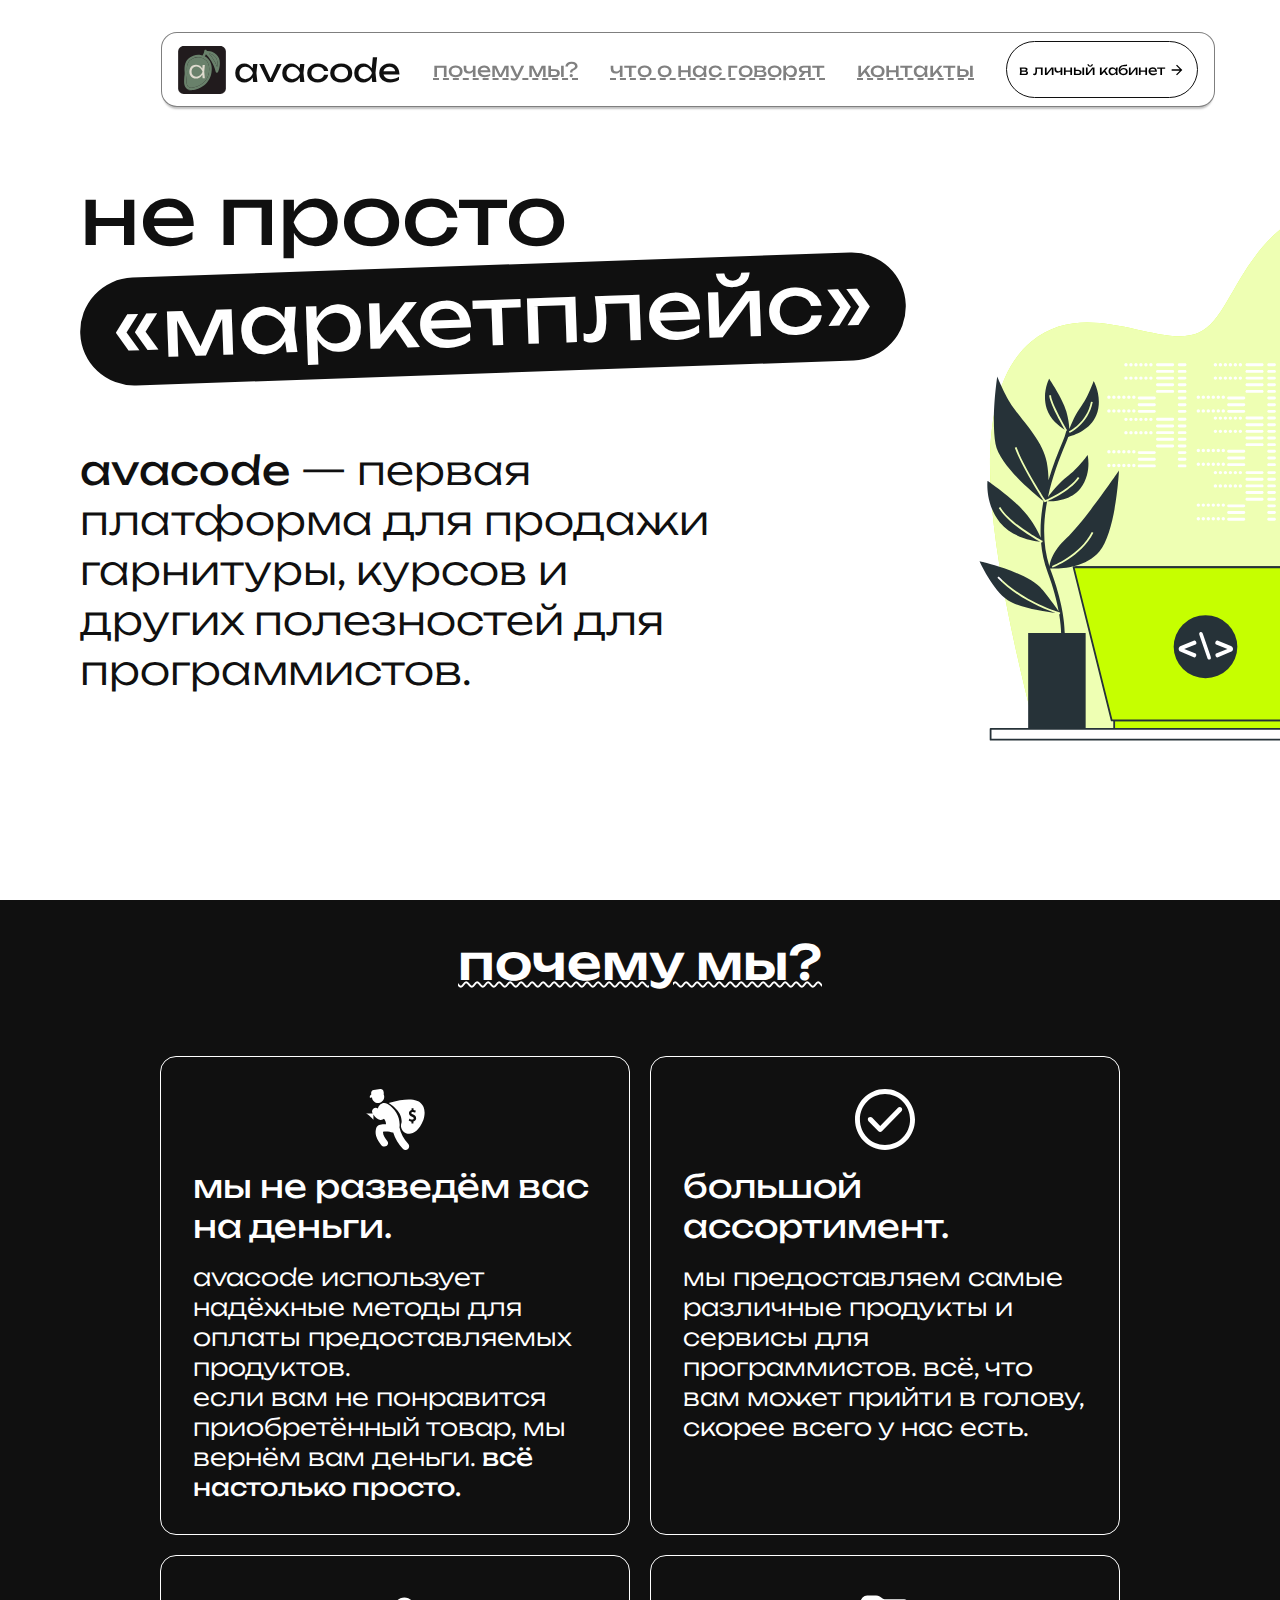
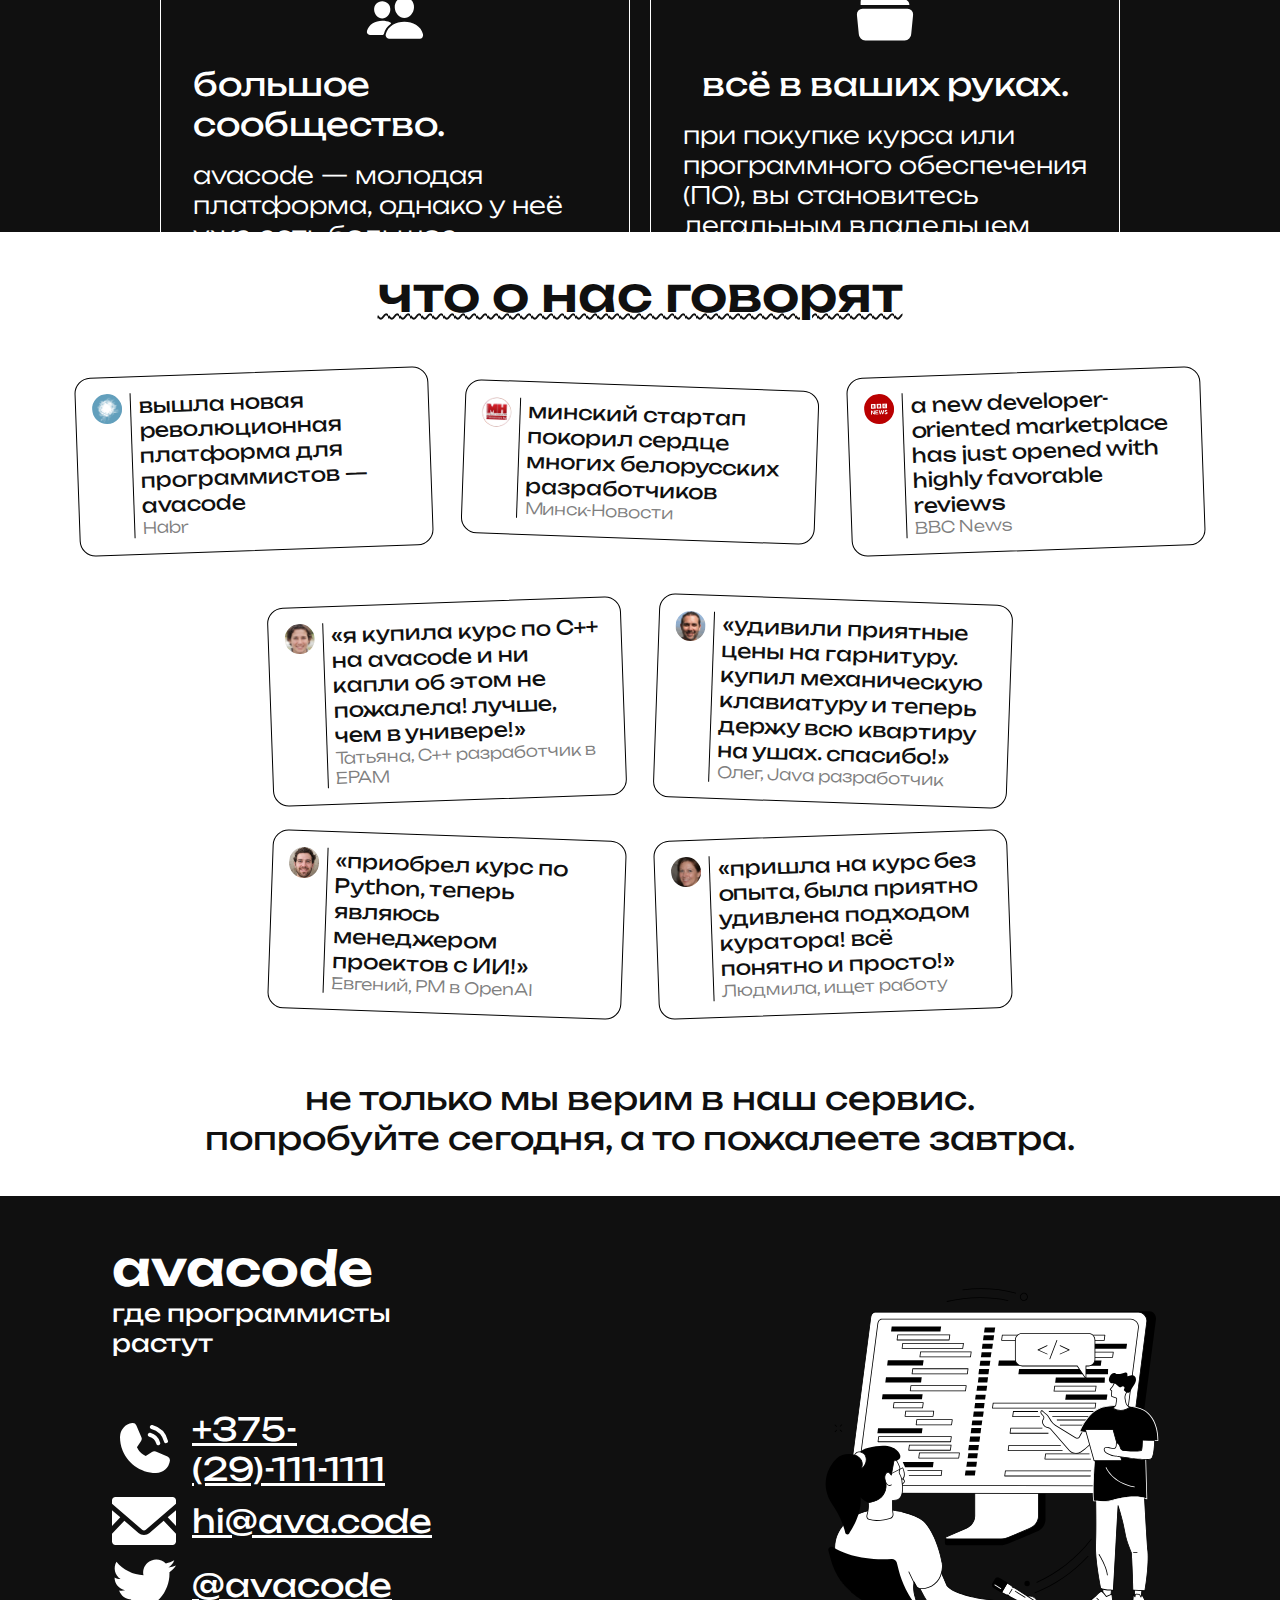
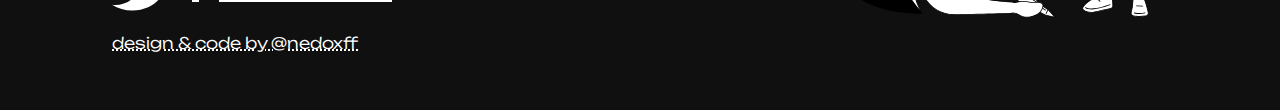
==== misc/internship/index.html @ 516e12b1 "finish prototype" ====
<!DOCTYPE html>
<html>

<head>
    <link rel="preconnect" href="https://fonts.googleapis.com">
    <link rel="preconnect" href="https://fonts.gstatic.com" crossorigin>
    <link href="https://fonts.googleapis.com/css2?family=Unbounded:wght@200..900&display=swap" rel="stylesheet">

    <link rel="stylesheet" href="css/misc.css">
    <link rel="stylesheet" href="css/navbar.css">
    <link rel="stylesheet" href="css/title.css">
    <link rel="stylesheet" href="css/why-us.css">
    <link rel="stylesheet" href="css/reviews.css">
    <link rel="stylesheet" href="css/contact.css">

    <link rel="icon" href="img/logo.svg">
    <title>avacode</title>
    <style>
        :root {
            font-family: Unbounded, sans-serif;
            font-feature-settings: 'liga' 1, 'calt' 1;
            /* fix for Chrome */
        }

        @supports (font-variation-settings: normal) {
            :root {
                font-family: Unbounded, sans-serif;
            }
        }
    </style>
</head>

<body>
    <nav id="navbar">
        <div id="name-container">
            <img src="img/logo.svg" width="48" />
            <a href="#title" style="text-decoration: none;">
                <h1 id="company-title">avacode</h1>
            </a>
        </div>
        <ul id="links-container">
            <li><a href="#why-us">почему мы?</a></li>
            <li><a href="#reviews">что о нас говорят</a></li>
            <li><a href="#contact">контакты</a></li>
        </ul>
        <button onclick="alert('мяууу :3')" id="personal-button">
            в личный кабинет
            <img src="img/arrow-forward.svg" width="16">
        </button>
    </nav>

    <div id="section-container">
        <div id="title">
            <div id="slogan-container">
                <p id="slogan">не просто<br /><span id="slogan-highlighted">&laquo;маркетплейс&raquo;</span></p>
                <p id="slogan-sub"><b>avacode</b> &mdash; первая платформа для продажи гарнитуры, курсов и других
                    полезностей для программистов.</p>
            </div>
            <img src="img/serious.svg" id="slogan-developer" />
        </div>

        <div id="why-us">
            <p id="why-us-title">почему мы?</p>
            <div id="why-us-grid">
                <div>
                    <img src="img/thief.svg" style="width: 15%">
                    <p class="reason-title">мы не разведём вас на деньги.</p>
                    <p class="reason-text">avacode использует надёжные методы для оплаты предоставляемых
                        продуктов.<br />если вам не понравится приобретённый товар, мы вернём вам деньги. <b>всё
                            настолько просто.</b></p>
                </div>
                <div>
                    <img src="img/checkmark.svg" style="width: 15%">
                    <p class="reason-title">большой ассортимент.</p>
                    <p class="reason-text">мы предоставляем самые различные продукты и сервисы для программистов. всё,
                        что вам может прийти в голову, скорее всего у нас есть.</p>
                </div>
                <div>
                    <img src="img/people.svg" style="width: 15%">
                    <p class="reason-title">большое сообщество.</p>
                    <p class="reason-text">avacode &mdash; молодая платформа, однако у неё уже есть большое сообщество,
                        к которому вы сможете обратиться по любому вопросу или предложению.</p>
                </div>
                <div>
                    <img src="img/folder.svg" style="width: 15%">
                    <p class="reason-title">всё в ваших руках.</p>
                    <p class="reason-text">при покупке курса или программного обеспечения (ПО), вы становитесь легальным
                        владельцем этого товара. мы у вас ничего не отберём.</p>
                </div>
            </div>
        </div>

        <div id="reviews">
            <p id="reviews-title">что о нас говорят</p>
            <div id="news-container">
                <div class="card">
                    <div class="card-icon">
                        <img src="img/news/habr.jpg" />
                    </div>
                    <div class="card-title">
                        <p>вышла новая революционная платформа для программистов &mdash; avacode</p>
                    </div>
                    <div class="card-agency">
                        <p>Habr</p>
                    </div>
                </div>
                <div class="card">
                    <div class="card-icon">
                        <img src="img/news/minsknews.jpg" />
                    </div>
                    <div class="card-title">
                        <p>минский стартап покорил сердце многих белорусских разработчиков</p>
                    </div>
                    <div class="card-agency">
                        <p>Минск-Новости</p>
                    </div>
                </div>
                <div class="card">
                    <div class="card-icon">
                        <img src="img/news/bbc.jpg" />
                    </div>
                    <div class="card-title">
                        <p>a new developer-oriented marketplace has just opened with highly favorable reviews</p>
                    </div>
                    <div class="card-agency">
                        <p>BBC News</p>
                    </div>
                </div>
            </div>
            <div id="personal-reviews-container">
                <div class="card">
                    <div class="card-icon">
                        <img src="img/people/1.jpg" />
                    </div>
                    <div class="card-title">
                        <p>&laquo;я купила курс по C++ на avacode и ни капли об этом не пожалела! лучше, чем в
                            универе!&raquo;</p>
                    </div>
                    <div class="card-agency">
                        <p>Татьяна, C++ разработчик в EPAM</p>
                    </div>
                </div>
                <div class="card">
                    <div class="card-icon">
                        <img src="img/people/3.jpg" />
                    </div>
                    <div class="card-title">
                        <p>&laquo;удивили приятные цены на гарнитуру. купил механическую клавиатуру и теперь держу всю
                            квартиру на ушах. спасибо!&raquo;</p>
                    </div>
                    <div class="card-agency">
                        <p>Олег, Java разработчик</p>
                    </div>
                </div>
                <div class="card">
                    <div class="card-icon">
                        <img src="img/people/4.jpg" />
                    </div>
                    <div class="card-title">
                        <p>&laquo;приобрел курс по Python, теперь являюсь менеджером проектов с ИИ!&raquo;</p>
                    </div>
                    <div class="card-agency">
                        <p>Евгений, PM в OpenAI</p>
                    </div>
                </div>
                <div class="card">
                    <div class="card-icon">
                        <img src="img/people/2.jpg" />
                    </div>
                    <div class="card-title">
                        <p>&laquo;пришла на курс без опыта, была приятно удивлена подходом куратора! всё понятно и
                            просто!&raquo;</p>
                    </div>
                    <div class="card-agency">
                        <p>Людмила, ищет работу</p>
                    </div>
                </div>
            </div>

            <div id="reviews-sub">
                <p>не только мы верим в наш сервис.<br />попробуйте сегодня, а то пожалеете завтра.</p>
            </div>
        </div>

        <div id="contact">
            <div id="contact-info-container">
                <div>
                    <p id="contact-company">avacode</p>
                    <p id="contact-company-memo">где программисты растут</p>
                </div>
                <div id="contact-list-container">
                    <div class="inline-container">
                        <img src="img/phone.svg" width="64" />
                        <a href="tel:375291111111" class="contact-text">
                            <p>+375-(29)-111-1111</p>
                        </a>
                    </div>
                    <div class="inline-container">
                        <img src="img/mail.svg" width="64" />
                        <a href="mailto:hi@ava.code" class="contact-text">
                            <p>hi@ava.code</p>
                        </a>
                    </div>
                    <div class="inline-container">
                        <img src="img/twitter.svg" width="64" />
                        <a href="https://twitter.com/avacode" class="contact-text">
                            <p>@avacode</p>
                        </a>
                    </div>
                    <a id="credit" href="https://github.com/nedoxff">
                        <p>design & code by @nedoxff</p>
                    </a>
                </div>
            </div>
            <img src="img/explaining.svg" id="contact-image">
        </div>
    </div>
</body>

</html>
---- misc/internship/css/misc.css ----
html {
    scroll-behavior: smooth;
}

body {
    margin: 0;
    padding: 0;
    overflow-x: hidden;
    color: #101010;
}

#section-container {
    display: flex;
    flex-direction: column;
}

a {
    color: inherit;
}
---- misc/internship/css/navbar.css ----
#navbar {
    display: flex;
    flex-direction: row;
    gap: 2rem;
    
    position: fixed;
    top: 1rem;
    left: 50%;
    transform: translateX(-50%);

    width: max-content;
    margin: 3rem;
    margin-top: 1rem;
    padding: 1rem;
    padding-top: 0.5rem;
    padding-bottom: 0.5rem;

    box-shadow: 0 4px 2px -2px rgba(0, 0, 0, 0.25);
    border-radius: 16px;
    border: rgba(0, 0, 0, 0.5) 1px solid;
    background-color: white;
    z-index: 10;
}

#name-container {
    display: flex;
    flex-direction: row;
    align-items: center;
    gap: 0.5rem;
}

#company-title {
    margin: 0;
    font-weight: 400;
    font-size: 2rem;
}

#links-container {
    display: flex;
    flex-direction: row;
    gap: 2rem;
    justify-content: center;
    align-items: center;
    list-style: none;
    padding-left: 0;
}

#links-container a {
    font-size: 1.25rem;
    color: grey;
    text-decoration-style: dashed;
}

#links-container a:hover {
    color: #101010;
}

#personal-button {
    background: transparent;
    border: 1px solid #101010;
    border-radius: 9999px;
    padding-left: 0.75rem;
    padding-right: 0.75rem;

    font-family: "Unbounded";
    cursor: pointer;

    display: flex;
    justify-content: center;
    align-items: center;
    gap: 0.25rem;
}

#personal-button:hover {
    color: white;
    background-color: #101010;
}

#personal-button:hover img {
    filter: invert()
}
---- misc/internship/css/title.css ----
#title {
    height: 100vh;
    display: flex;
    flex-direction: row;
    justify-content: start;
    align-items: center;
    padding-left: 5rem;
    padding-right: 5rem;
}

#slogan {
    font-size: 5rem;
    margin: 0;
}

#slogan-highlighted {
    display: flex;
    justify-content: center;
    align-items: center;

    background-color: #101010;
    color: white;

    padding-left: 2rem;
    padding-right: 2rem;
    padding-bottom: 0.5rem;
    border-radius: 9999px;

    transform: rotateZ(-2deg)
}

#slogan-developer {
    width: 100%;
    height: 100%;
    transform: scaleX(-1)
}

#slogan-container {
    display: flex;
    flex-direction: column;
    gap: 2rem;
}

#slogan-sub {
    font-weight: 300;
    font-size: 2.5rem;
    max-width: 50vw;
}
---- misc/internship/css/why-us.css ----
#why-us {
    height: 100dvh;
    background-color: #101010;  
    display: flex;
    flex-direction: column;
    align-items: center; 
    padding-top: 2rem;
    gap: 2rem;
}

#why-us-title {
    font-size: 3rem;
    font-weight: 500;
    text-decoration: wavy underline white 2px;
    color: white;
    margin: 0;
}

#why-us-grid {
    padding: 1rem;
    margin: 1rem;
    display: grid;
    width: 75%;
    height: 100%;
    grid-template-columns: 1fr 1fr;
    grid-template-rows: min-content min-content;
    gap: 20px;
}

#why-us-grid div {
    border: 1px white solid;
    border-radius: 16px;
    display: flex;
    flex-direction: column;
    gap: 1rem;
    padding: 2rem;
    align-items: center;

    transition-property: all;
    transition-timing-function: cubic-bezier(0.4, 0, 0.2, 1);
    transition-duration: 150ms;
}

#why-us-grid div:hover {
    transform: scale(102.5%)
}

.reason-title {
    margin: 0;
    color: white;
    font-size: 2rem;
}

.reason-text {
    margin: 0;
    color: white;
    font-size: 1.5rem;
    font-weight: 300;
}
---- misc/internship/css/reviews.css ----
#reviews {
    height: 100dvh;
    background-color: white;
    display: flex;
    flex-direction: column;
    align-items: center;
    padding-top: 2rem;
    padding-bottom: 2rem;
    gap: 2rem;
}

#reviews-title {
    font-size: 3rem;
    font-weight: 500;
    text-decoration: wavy underline #101010 2px;
    color: #101010;
    margin: 0;
}

#news-container {
    margin-top: 1rem;
    display: flex;
    flex-direction: row;
    justify-content: center;
    align-items: center;
    gap: 2rem;
}

#news-container .card, #personal-reviews-container .card {
    transition-property: all;
    transition-timing-function: cubic-bezier(0.4, 0, 0.2, 1);
    transition-duration: 150ms;
}

#news-container .card:nth-child(1), #news-container .card:nth-child(3) {
    transform: rotate(-2deg)
}

#news-container .card:nth-child(2) {
    transform: rotate(2deg)
}

#news-container .card:hover {
    transform: scale(102.5%)
}

.card {
    border: 1px solid black;
    border-radius: 16px;
    padding: 1rem;

    display: grid;
    grid-template-columns: 0.2fr 1.8fr;
    grid-template-rows: 1.8fr 0.2fr;
    gap: 0 1rem;
    grid-auto-flow: row;
    grid-template-areas:
        "icon title"
        "icon agency";

    max-width: 25vw;
}

.card-icon {
    grid-area: icon;
    height: 100%;
    width: 100%;
    border-right: 1px solid black;
    padding-right: 0.45rem;
}

.card-icon img {
    width: 100%;
    border-radius: 9999px;
}

.card-title {
    grid-area: title;
}

.card-title p {
    margin: 0;
    font-size: 1.25rem;
}

.card-agency {
    grid-area: agency;
}

.card-agency p {
    margin: 0;
    font-size: 1rem;
    color: grey;
    font-weight: 300;
}

#personal-reviews-container {
    margin-top: 1rem;
    display: flex;
    flex-direction: row;
    justify-content: center;
    flex-wrap: wrap;
    align-items: center;
    gap: 2rem;
    max-width: 60vw;
}

#personal-reviews-container .card:nth-child(1), #personal-reviews-container .card:nth-child(4)  {
    transform: rotate(-2deg)
}

#personal-reviews-container .card:nth-child(2), #personal-reviews-container .card:nth-child(3) {
    transform: rotate(2deg)
}

#personal-reviews-container .card:hover {
    transform: scale(102.5%)
}

#reviews-sub {
    margin: 0;
    flex-grow: 1;
    font-size: 2rem;
    text-align: center;
    display: flex;
    align-items: center;
}
---- misc/internship/css/contact.css ----
#contact {
    padding: 2rem;
    width: 100dvw;
    background-color: #101010;

    display: flex;
    flex-direction: row;
    justify-content: space-between;
    max-height: 50vh;
}

#contact-list-container {
    display: flex;
    flex-direction: column;
}

#contact-info-container {
    margin-left: 5rem;
    display: flex;
    flex-direction: column;
    justify-content: space-around;
    gap: 2rem;
}

#contact-company {
    margin: 0;
    color: white;
    font-size: 3rem;
    font-weight: 600;
}

#contact-company-memo {
    margin: 0;
    color: white;
    font-size: 1.5rem;
}

#contact-image {
    margin-right: 10rem;
}

.inline-container {
    display: inline-flex;
    flex-direction: row;
    align-items: center;
    gap: 1rem;
}

.contact-text {
    color: white;
    font-size: 2rem;
    margin: 0;
}

.contact-text p {
    margin: 0;
}

#credit {
    color: white;
    text-decoration: white 2px dotted underline;
    font-weight: 300;
}
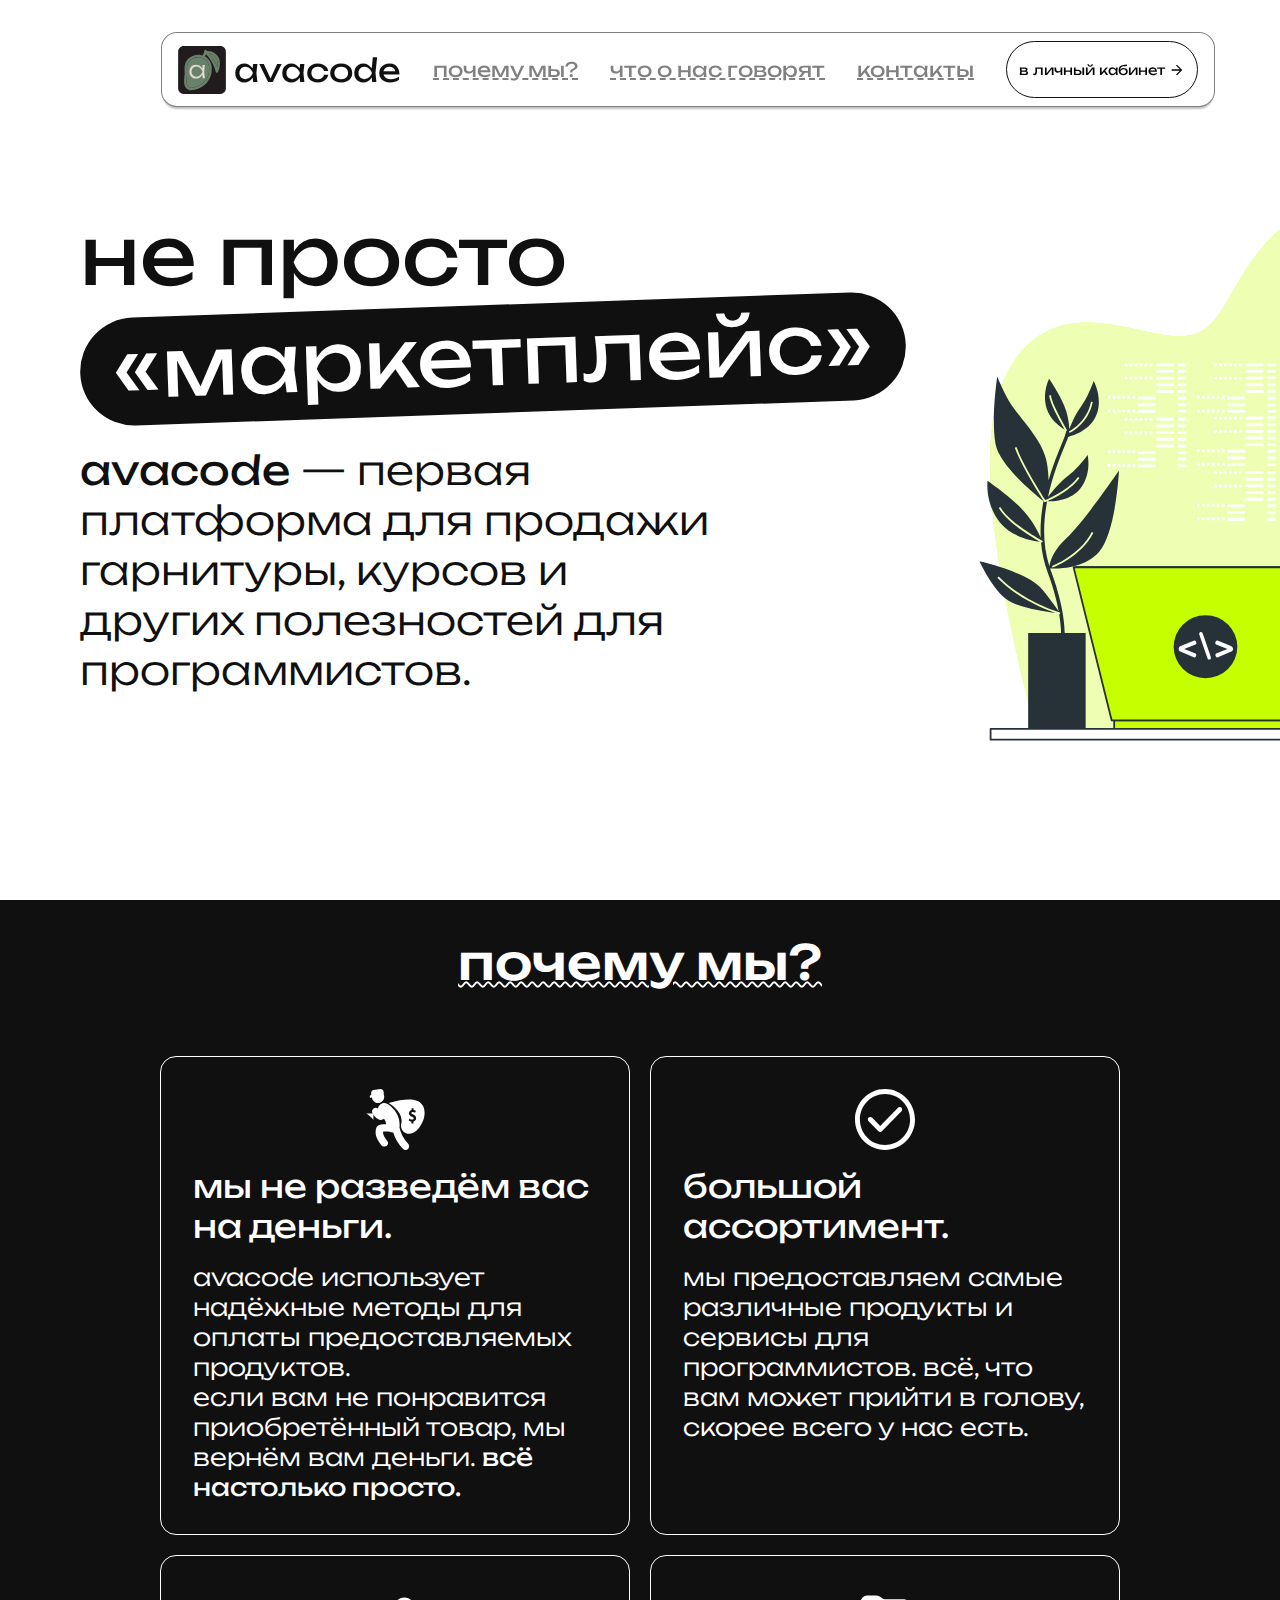
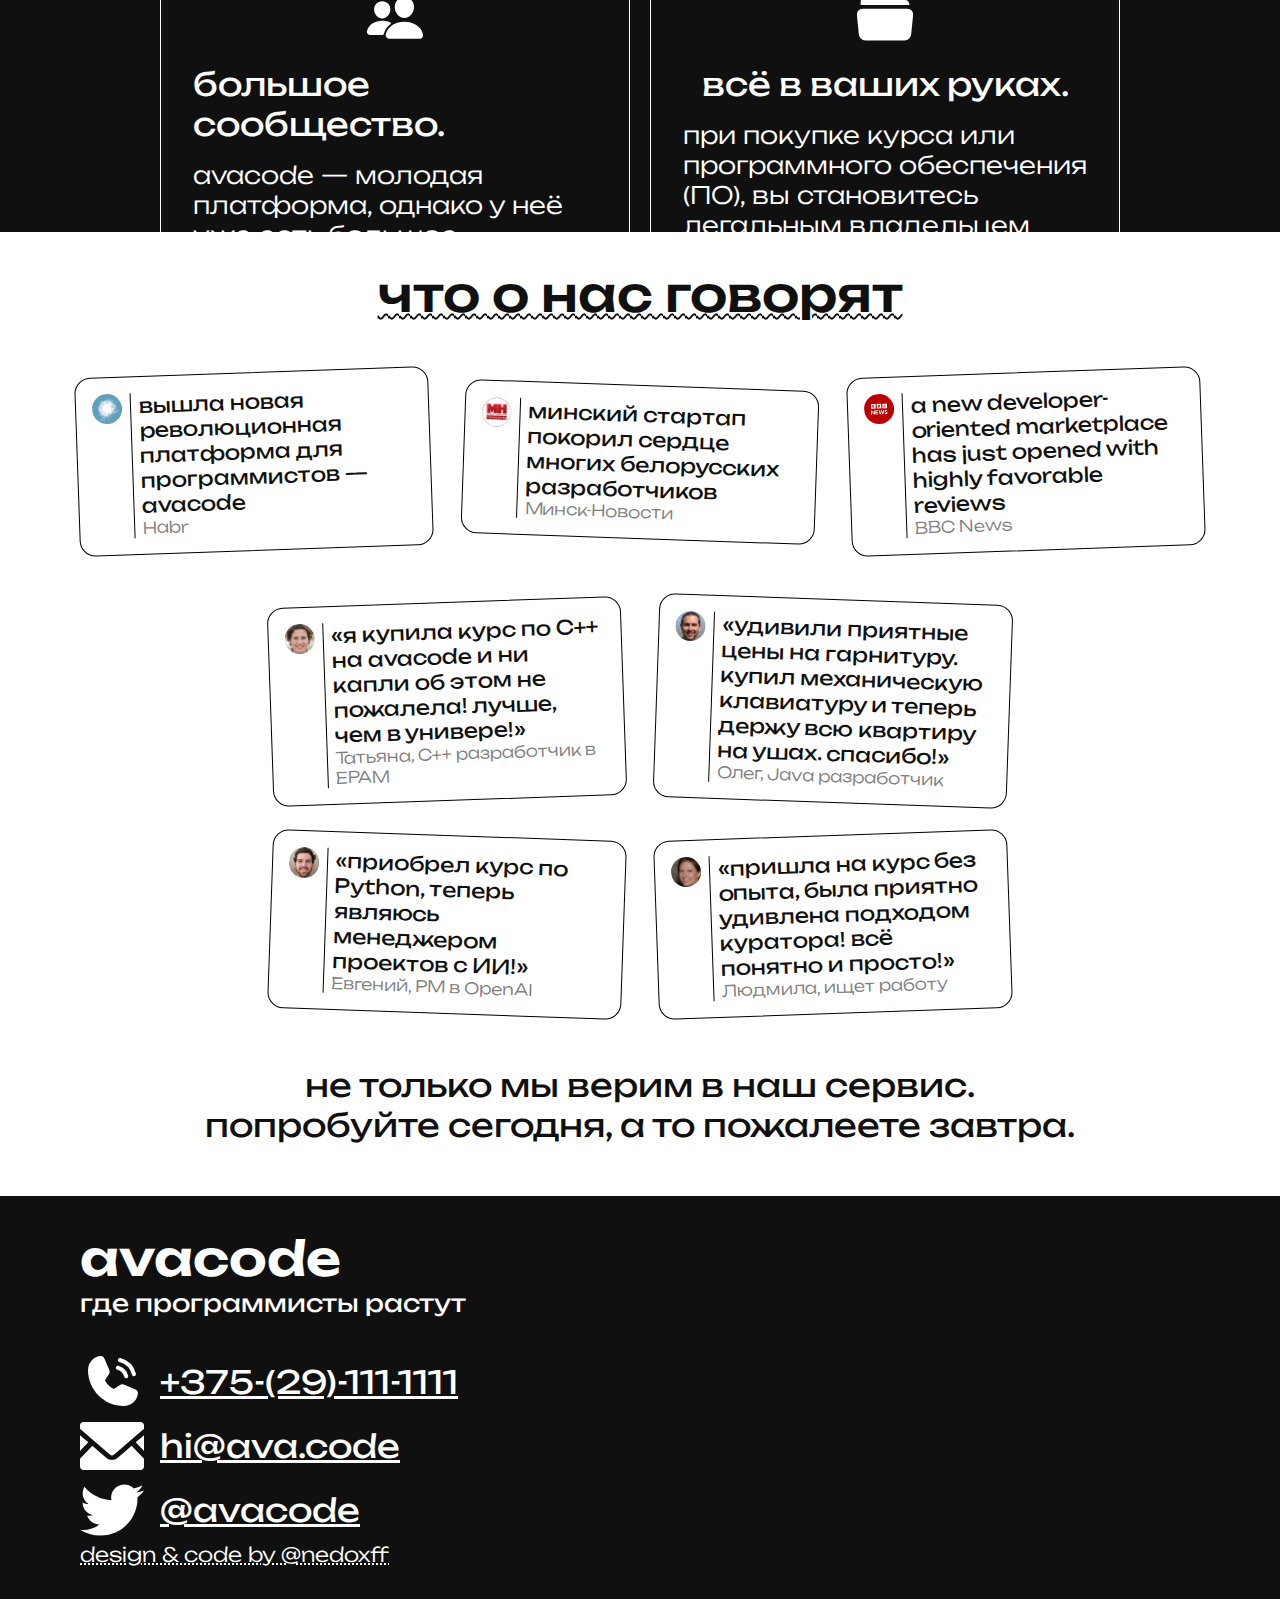
==== commit 23defbf7: "improve css" ====
--- a/misc/internship/index.html
+++ b/misc/internship/index.html
@@ -6,6 +6,7 @@
     <link rel="preconnect" href="https://fonts.gstatic.com" crossorigin>
     <link href="https://fonts.googleapis.com/css2?family=Unbounded:wght@200..900&display=swap" rel="stylesheet">
 
+    <link rel="stylesheet" href="css/colors.css">
     <link rel="stylesheet" href="css/misc.css">
     <link rel="stylesheet" href="css/navbar.css">
     <link rel="stylesheet" href="css/title.css">
@@ -32,18 +33,18 @@
 
 <body>
     <nav id="navbar">
-        <div id="name-container">
+        <div>
             <img src="img/logo.svg" width="48" />
             <a href="#title" style="text-decoration: none;">
                 <h1 id="company-title">avacode</h1>
             </a>
         </div>
-        <ul id="links-container">
+        <ul>
             <li><a href="#why-us">почему мы?</a></li>
             <li><a href="#reviews">что о нас говорят</a></li>
             <li><a href="#contact">контакты</a></li>
         </ul>
-        <button onclick="alert('мяууу :3')" id="personal-button">
+        <button onclick="alert('мяууу :3')">
             в личный кабинет
             <img src="img/arrow-forward.svg" width="16">
         </button>
@@ -51,40 +52,40 @@
 
     <div id="section-container">
         <div id="title">
-            <div id="slogan-container">
-                <p id="slogan">не просто<br /><span id="slogan-highlighted">&laquo;маркетплейс&raquo;</span></p>
+            <div>
+                <p id="slogan">не просто<br /><span>&laquo;маркетплейс&raquo;</span></p>
                 <p id="slogan-sub"><b>avacode</b> &mdash; первая платформа для продажи гарнитуры, курсов и других
                     полезностей для программистов.</p>
             </div>
-            <img src="img/serious.svg" id="slogan-developer" />
+            <img src="img/serious.svg"/>
         </div>
 
         <div id="why-us">
-            <p id="why-us-title">почему мы?</p>
-            <div id="why-us-grid">
-                <div>
-                    <img src="img/thief.svg" style="width: 15%">
-                    <p class="reason-title">мы не разведём вас на деньги.</p>
-                    <p class="reason-text">avacode использует надёжные методы для оплаты предоставляемых
+            <p>почему мы?</p>
+            <div>
+                <div>
+                    <img src="img/thief.svg">
+                    <p>мы не разведём вас на деньги.</p>
+                    <p>avacode использует надёжные методы для оплаты предоставляемых
                         продуктов.<br />если вам не понравится приобретённый товар, мы вернём вам деньги. <b>всё
                             настолько просто.</b></p>
                 </div>
                 <div>
-                    <img src="img/checkmark.svg" style="width: 15%">
-                    <p class="reason-title">большой ассортимент.</p>
-                    <p class="reason-text">мы предоставляем самые различные продукты и сервисы для программистов. всё,
+                    <img src="img/checkmark.svg">
+                    <p>большой ассортимент.</p>
+                    <p>мы предоставляем самые различные продукты и сервисы для программистов. всё,
                         что вам может прийти в голову, скорее всего у нас есть.</p>
                 </div>
                 <div>
-                    <img src="img/people.svg" style="width: 15%">
-                    <p class="reason-title">большое сообщество.</p>
-                    <p class="reason-text">avacode &mdash; молодая платформа, однако у неё уже есть большое сообщество,
+                    <img src="img/people.svg">
+                    <p>большое сообщество.</p>
+                    <p>avacode &mdash; молодая платформа, однако у неё уже есть большое сообщество,
                         к которому вы сможете обратиться по любому вопросу или предложению.</p>
                 </div>
                 <div>
-                    <img src="img/folder.svg" style="width: 15%">
-                    <p class="reason-title">всё в ваших руках.</p>
-                    <p class="reason-text">при покупке курса или программного обеспечения (ПО), вы становитесь легальным
+                    <img src="img/folder.svg">
+                    <p>всё в ваших руках.</p>
+                    <p>при покупке курса или программного обеспечения (ПО), вы становитесь легальным
                         владельцем этого товара. мы у вас ничего не отберём.</p>
                 </div>
             </div>
@@ -94,84 +95,84 @@
             <p id="reviews-title">что о нас говорят</p>
             <div id="news-container">
                 <div class="card">
-                    <div class="card-icon">
+                    <div>
                         <img src="img/news/habr.jpg" />
                     </div>
-                    <div class="card-title">
+                    <div>
                         <p>вышла новая революционная платформа для программистов &mdash; avacode</p>
                     </div>
-                    <div class="card-agency">
+                    <div>
                         <p>Habr</p>
                     </div>
                 </div>
                 <div class="card">
-                    <div class="card-icon">
+                    <div>
                         <img src="img/news/minsknews.jpg" />
                     </div>
-                    <div class="card-title">
+                    <div>
                         <p>минский стартап покорил сердце многих белорусских разработчиков</p>
                     </div>
-                    <div class="card-agency">
+                    <div>
                         <p>Минск-Новости</p>
                     </div>
                 </div>
                 <div class="card">
-                    <div class="card-icon">
+                    <div>
                         <img src="img/news/bbc.jpg" />
                     </div>
-                    <div class="card-title">
+                    <div>
                         <p>a new developer-oriented marketplace has just opened with highly favorable reviews</p>
                     </div>
-                    <div class="card-agency">
+                    <div>
                         <p>BBC News</p>
                     </div>
                 </div>
             </div>
             <div id="personal-reviews-container">
                 <div class="card">
-                    <div class="card-icon">
+                    <div>
                         <img src="img/people/1.jpg" />
                     </div>
-                    <div class="card-title">
+                    <div>
                         <p>&laquo;я купила курс по C++ на avacode и ни капли об этом не пожалела! лучше, чем в
                             универе!&raquo;</p>
                     </div>
-                    <div class="card-agency">
+                    <div>
                         <p>Татьяна, C++ разработчик в EPAM</p>
                     </div>
                 </div>
                 <div class="card">
-                    <div class="card-icon">
+                    <div>
                         <img src="img/people/3.jpg" />
                     </div>
-                    <div class="card-title">
+                    <div>
                         <p>&laquo;удивили приятные цены на гарнитуру. купил механическую клавиатуру и теперь держу всю
                             квартиру на ушах. спасибо!&raquo;</p>
                     </div>
-                    <div class="card-agency">
+                    <div>
                         <p>Олег, Java разработчик</p>
                     </div>
                 </div>
                 <div class="card">
-                    <div class="card-icon">
+                    <div>
                         <img src="img/people/4.jpg" />
                     </div>
-                    <div class="card-title">
+                    <div>
                         <p>&laquo;приобрел курс по Python, теперь являюсь менеджером проектов с ИИ!&raquo;</p>
                     </div>
-                    <div class="card-agency">
+                    <div>
                         <p>Евгений, PM в OpenAI</p>
                     </div>
                 </div>
                 <div class="card">
-                    <div class="card-icon">
+                    <div>
                         <img src="img/people/2.jpg" />
                     </div>
-                    <div class="card-title">
+                    <div>
                         <p>&laquo;пришла на курс без опыта, была приятно удивлена подходом куратора! всё понятно и
                             просто!&raquo;</p>
                     </div>
-                    <div class="card-agency">
+                    <div>
                         <p>Людмила, ищет работу</p>
                     </div>
                 </div>
@@ -184,26 +185,26 @@
 
         <div id="contact">
             <div id="contact-info-container">
-                <div>
+                <div id="memo-container">
                     <p id="contact-company">avacode</p>
                     <p id="contact-company-memo">где программисты растут</p>
                 </div>
                 <div id="contact-list-container">
-                    <div class="inline-container">
+                    <div>
                         <img src="img/phone.svg" width="64" />
-                        <a href="tel:375291111111" class="contact-text">
+                        <a href="tel:375291111111">
                             <p>+375-(29)-111-1111</p>
                         </a>
                     </div>
-                    <div class="inline-container">
+                    <div>
                         <img src="img/mail.svg" width="64" />
-                        <a href="mailto:hi@ava.code" class="contact-text">
+                        <a href="mailto:hi@ava.code">
                             <p>hi@ava.code</p>
                         </a>
                     </div>
-                    <div class="inline-container">
+                    <div>
                         <img src="img/twitter.svg" width="64" />
-                        <a href="https://twitter.com/avacode" class="contact-text">
+                        <a href="https://twitter.com/avacode">
                             <p>@avacode</p>
                         </a>
                     </div>
@@ -212,7 +213,6 @@
                     </a>
                 </div>
             </div>
-            <img src="img/explaining.svg" id="contact-image">
         </div>
     </div>
 </body>
--- a/misc/internship/css/colors.css
+++ b/misc/internship/css/colors.css
@@ -0,0 +1,4 @@
+:root {
+    --dark: #101010;
+    --light: white;
+}--- a/misc/internship/css/misc.css
+++ b/misc/internship/css/misc.css
@@ -1,12 +1,12 @@
 html {
     scroll-behavior: smooth;
+    overflow-x: hidden;
 }
 
 body {
     margin: 0;
     padding: 0;
-    overflow-x: hidden;
-    color: #101010;
+    color: var(--dark);
 }
 
 #section-container {
@@ -16,4 +16,8 @@
 
 a {
     color: inherit;
+}
+
+p, h1 {
+    margin: 0;
 }--- a/misc/internship/css/navbar.css
+++ b/misc/internship/css/navbar.css
@@ -18,64 +18,67 @@
     box-shadow: 0 4px 2px -2px rgba(0, 0, 0, 0.25);
     border-radius: 16px;
     border: rgba(0, 0, 0, 0.5) 1px solid;
-    background-color: white;
+    background-color: var(--light);
     z-index: 10;
-}
 
-#name-container {
-    display: flex;
-    flex-direction: row;
-    align-items: center;
-    gap: 0.5rem;
-}
+    > div {
+        display: flex;
+        flex-direction: row;
+        align-items: center;
+        gap: 0.5rem;
 
-#company-title {
-    margin: 0;
-    font-weight: 400;
-    font-size: 2rem;
-}
+        h1 {
+            font-weight: 400;
+            font-size: 2rem;
+        }
 
-#links-container {
-    display: flex;
-    flex-direction: row;
-    gap: 2rem;
-    justify-content: center;
-    align-items: center;
-    list-style: none;
-    padding-left: 0;
-}
+        a {
+            text-decoration: none;
+        }
+    }
 
-#links-container a {
-    font-size: 1.25rem;
-    color: grey;
-    text-decoration-style: dashed;
-}
+    > ul {
+        display: flex;
+        flex-direction: row;
+        gap: 2rem;
+        justify-content: center;
+        align-items: center;
+        list-style: none;
+        padding-left: 0;
 
-#links-container a:hover {
-    color: #101010;
-}
+        a {
+            font-size: 1.25rem;
+            color: grey;
+            text-decoration-style: dashed;
 
-#personal-button {
-    background: transparent;
-    border: 1px solid #101010;
-    border-radius: 9999px;
-    padding-left: 0.75rem;
-    padding-right: 0.75rem;
+            &:hover {
+                color: var(--dark)
+            }
+        }
+    }
 
-    font-family: "Unbounded";
-    cursor: pointer;
+    > button {
+        background: transparent;
+        border: 1px solid var(--dark);
+        border-radius: 9999px;
+        padding-left: 0.75rem;
+        padding-right: 0.75rem;
+    
+        font-family: "Unbounded";
+        cursor: pointer;
+    
+        display: flex;
+        justify-content: center;
+        align-items: center;
+        gap: 0.25rem;
 
-    display: flex;
-    justify-content: center;
-    align-items: center;
-    gap: 0.25rem;
-}
+        &:hover {
+            color: var(--light);
+            background-color: var(--dark);
 
-#personal-button:hover {
-    color: white;
-    background-color: #101010;
-}
-
-#personal-button:hover img {
-    filter: invert()
-}
+            img {
+                filter: invert()
+            }
+        }
+    }
+}--- a/misc/internship/css/title.css
+++ b/misc/internship/css/title.css
@@ -6,43 +6,42 @@
     align-items: center;
     padding-left: 5rem;
     padding-right: 5rem;
-}
 
-#slogan {
-    font-size: 5rem;
-    margin: 0;
-}
+    div {
+        display: flex;
+        flex-direction: column;
+        gap: 2rem;
 
-#slogan-highlighted {
-    display: flex;
-    justify-content: center;
-    align-items: center;
+        #slogan {
+            font-size: 5rem;
 
-    background-color: #101010;
-    color: white;
+            span {
+                display: flex;
+                justify-content: center;
+                align-items: center;
+            
+                background-color: var(--dark);
+                color: var(--light);
+            
+                padding-left: 2rem;
+                padding-right: 2rem;
+                padding-bottom: 0.5rem;
+                border-radius: 9999px;
+            
+                transform: rotateZ(-2deg)
+            }
+        }
 
-    padding-left: 2rem;
-    padding-right: 2rem;
-    padding-bottom: 0.5rem;
-    border-radius: 9999px;
+        #slogan-sub {
+            font-weight: 300;
+            font-size: 2.5rem;
+            max-width: 50vw;
+        }
+    }
 
-    transform: rotateZ(-2deg)
-}
-
-#slogan-developer {
-    width: 100%;
-    height: 100%;
-    transform: scaleX(-1)
-}
-
-#slogan-container {
-    display: flex;
-    flex-direction: column;
-    gap: 2rem;
-}
-
-#slogan-sub {
-    font-weight: 300;
-    font-size: 2.5rem;
-    max-width: 50vw;
+    img {
+        width: 100%;
+        height: 100%;
+        transform: scaleX(-1)
+    }
 }--- a/misc/internship/css/why-us.css
+++ b/misc/internship/css/why-us.css
@@ -1,59 +1,60 @@
 #why-us {
     height: 100dvh;
-    background-color: #101010;  
+    background-color: var(--dark);  
     display: flex;
     flex-direction: column;
     align-items: center; 
     padding-top: 2rem;
     gap: 2rem;
-}
 
-#why-us-title {
-    font-size: 3rem;
-    font-weight: 500;
-    text-decoration: wavy underline white 2px;
-    color: white;
-    margin: 0;
-}
+    > p {
+        font-size: 3rem;
+        font-weight: 500;
+        text-decoration: wavy underline var(--light) 2px;
+        color: var(--light);
+    }
 
-#why-us-grid {
-    padding: 1rem;
-    margin: 1rem;
-    display: grid;
-    width: 75%;
-    height: 100%;
-    grid-template-columns: 1fr 1fr;
-    grid-template-rows: min-content min-content;
-    gap: 20px;
-}
+    > div {
+        padding: 1rem;
+        margin: 1rem;
+        display: grid;
+        width: 75%;
+        height: 100%;
+        grid-template-columns: 1fr 1fr;
+        grid-template-rows: min-content min-content;
+        gap: 20px;
 
-#why-us-grid div {
-    border: 1px white solid;
-    border-radius: 16px;
-    display: flex;
-    flex-direction: column;
-    gap: 1rem;
-    padding: 2rem;
-    align-items: center;
+        div {
+            border: 1px var(--light) solid;
+            border-radius: 16px;
+            display: flex;
+            flex-direction: column;
+            gap: 1rem;
+            padding: 2rem;
+            align-items: center;
+        
+            transition-property: all;
+            transition-timing-function: cubic-bezier(0.4, 0, 0.2, 1);
+            transition-duration: 150ms;
 
-    transition-property: all;
-    transition-timing-function: cubic-bezier(0.4, 0, 0.2, 1);
-    transition-duration: 150ms;
-}
+            &:hover {
+                transform: scale(102.5%)
+            }
 
-#why-us-grid div:hover {
-    transform: scale(102.5%)
-}
+            img {
+                width: 15%;
+            }
 
-.reason-title {
-    margin: 0;
-    color: white;
-    font-size: 2rem;
-}
+            color: var(--light);
+            
+            p:first-of-type { 
+                font-size: 2rem;
+            }
 
-.reason-text {
-    margin: 0;
-    color: white;
-    font-size: 1.5rem;
-    font-weight: 300;
+            p:last-of-type {
+                font-size: 1.5rem;
+                font-weight: 300;
+            }
+        }
+    }
 }--- a/misc/internship/css/reviews.css
+++ b/misc/internship/css/reviews.css
@@ -1,47 +1,72 @@
 #reviews {
     height: 100dvh;
-    background-color: white;
+    background-color: var(--light);
     display: flex;
     flex-direction: column;
     align-items: center;
     padding-top: 2rem;
     padding-bottom: 2rem;
     gap: 2rem;
-}
 
-#reviews-title {
-    font-size: 3rem;
-    font-weight: 500;
-    text-decoration: wavy underline #101010 2px;
-    color: #101010;
-    margin: 0;
-}
+    > p {
+        font-size: 3rem;
+        font-weight: 500;
+        text-decoration: wavy underline var(--dark) 2px;
+        color: var(--dark);
+    }
 
-#news-container {
-    margin-top: 1rem;
-    display: flex;
-    flex-direction: row;
-    justify-content: center;
-    align-items: center;
-    gap: 2rem;
-}
+    #news-container {
+        margin-top: 1rem;
+        display: flex;
+        flex-direction: row;
+        justify-content: center;
+        align-items: center;
+        gap: 2rem;
 
-#news-container .card, #personal-reviews-container .card {
-    transition-property: all;
-    transition-timing-function: cubic-bezier(0.4, 0, 0.2, 1);
-    transition-duration: 150ms;
-}
+        .card:where(:nth-child(1), :nth-child(3)) {
+            transform: rotate(-2deg)
+        }
 
-#news-container .card:nth-child(1), #news-container .card:nth-child(3) {
-    transform: rotate(-2deg)
-}
+        .card:nth-child(2) {
+            transform: rotate(2deg)
+        }
 
-#news-container .card:nth-child(2) {
-    transform: rotate(2deg)
-}
+        .card:hover {
+            transform: scale(102.5%)
+        }
+    }
 
-#news-container .card:hover {
-    transform: scale(102.5%)
+    #personal-reviews-container {
+        margin-top: 1rem;
+        display: flex;
+        flex-direction: row;
+        justify-content: center;
+        flex-wrap: wrap;
+        align-items: center;
+        gap: 2rem;
+        max-width: 60vw;
+
+        .card:where(:nth-child(1), :nth-child(4)) {
+            transform: rotate(-2deg)
+        }
+
+        .card:where(:nth-child(2), :nth-child(3)) {
+            transform: rotate(2deg)
+        }
+
+        .card:hover {
+            transform: scale(102.5%)
+        }
+    }
+
+    #reviews-sub {
+        margin: 0;
+        flex-grow: 1;
+        font-size: 2rem;
+        text-align: center;
+        display: flex;
+        align-items: center;
+    }
 }
 
 .card {
@@ -59,69 +84,42 @@
         "icon agency";
 
     max-width: 25vw;
-}
 
-.card-icon {
-    grid-area: icon;
-    height: 100%;
-    width: 100%;
-    border-right: 1px solid black;
-    padding-right: 0.45rem;
-}
+    transition-property: all;
+    transition-timing-function: cubic-bezier(0.4, 0, 0.2, 1);
+    transition-duration: 150ms;
 
-.card-icon img {
-    width: 100%;
-    border-radius: 9999px;
-}
+    /* icon */
+    div:nth-of-type(1) {
+        grid-area: icon;
+        height: 100%;
+        width: 100%;
+        border-right: 1px solid black;
+        padding-right: 0.45rem;
 
-.card-title {
-    grid-area: title;
-}
+        img {
+            width: 100%;
+            border-radius: 9999px;
+        }
+    }
 
-.card-title p {
-    margin: 0;
-    font-size: 1.25rem;
-}
+    /* title */
+    div:nth-of-type(2) {
+        grid-area: title;
 
-.card-agency {
-    grid-area: agency;
-}
+        p {
+            font-size: 1.25rem;
+        }
+    }
 
-.card-agency p {
-    margin: 0;
-    font-size: 1rem;
-    color: grey;
-    font-weight: 300;
-}
+    /* agency */
+    div:nth-of-type(3) {
+        grid-area: agency;
 
-#personal-reviews-container {
-    margin-top: 1rem;
-    display: flex;
-    flex-direction: row;
-    justify-content: center;
-    flex-wrap: wrap;
-    align-items: center;
-    gap: 2rem;
-    max-width: 60vw;
-}
-
-#personal-reviews-container .card:nth-child(1), #personal-reviews-container .card:nth-child(4)  {
-    transform: rotate(-2deg)
-}
-
-#personal-reviews-container .card:nth-child(2), #personal-reviews-container .card:nth-child(3) {
-    transform: rotate(2deg)
-}
-
-#personal-reviews-container .card:hover {
-    transform: scale(102.5%)
-}
-
-#reviews-sub {
-    margin: 0;
-    flex-grow: 1;
-    font-size: 2rem;
-    text-align: center;
-    display: flex;
-    align-items: center;
+        p {
+            font-size: 1rem;
+            color: grey;
+            font-weight: 300;
+        }   
+    }
 }--- a/misc/internship/css/contact.css
+++ b/misc/internship/css/contact.css
@@ -1,63 +1,57 @@
 #contact {
-    padding: 2rem;
+    padding-top: 2rem;
+    padding-bottom: 2rem;
     width: 100dvw;
-    background-color: #101010;
+    background-color: var(--dark);
 
     display: flex;
     flex-direction: row;
     justify-content: space-between;
     max-height: 50vh;
-}
 
-#contact-list-container {
-    display: flex;
-    flex-direction: column;
-}
+    > div {
+        margin-left: 5rem;
+        display: flex;
+        flex-direction: column;
+        justify-content: space-around;
+        gap: 2rem;
 
-#contact-info-container {
-    margin-left: 5rem;
-    display: flex;
-    flex-direction: column;
-    justify-content: space-around;
-    gap: 2rem;
-}
+        #memo-container {
+            p {
+                color: var(--light);
+            }
 
-#contact-company {
-    margin: 0;
-    color: white;
-    font-size: 3rem;
-    font-weight: 600;
-}
+            p:first-of-type {
+                font-size: 3rem;
+                font-weight: 600;
+            }   
 
-#contact-company-memo {
-    margin: 0;
-    color: white;
-    font-size: 1.5rem;
-}
+            p:last-of-type {
+                font-size: 1.5rem;
+            }
+        }
 
-#contact-image {
-    margin-right: 10rem;
-}
+        #contact-list-container {
+            display: flex;
+            flex-direction: column;
 
-.inline-container {
-    display: inline-flex;
-    flex-direction: row;
-    align-items: center;
-    gap: 1rem;
-}
+            > div {
+                display: inline-flex;
+                flex-direction: row;
+                align-items: center;
+                gap: 1rem;
+            }
 
-.contact-text {
-    color: white;
-    font-size: 2rem;
-    margin: 0;
-}
+            a {
+                color: var(--light);
+                font-size: 2rem;
+            }
 
-.contact-text p {
-    margin: 0;
-}
-
-#credit {
-    color: white;
-    text-decoration: white 2px dotted underline;
-    font-weight: 300;
+            a#credit {
+                text-decoration: var(--light) 2px dotted underline;
+                font-size: 1.25rem;
+                font-weight: 300;
+            }
+        }
+    }
 }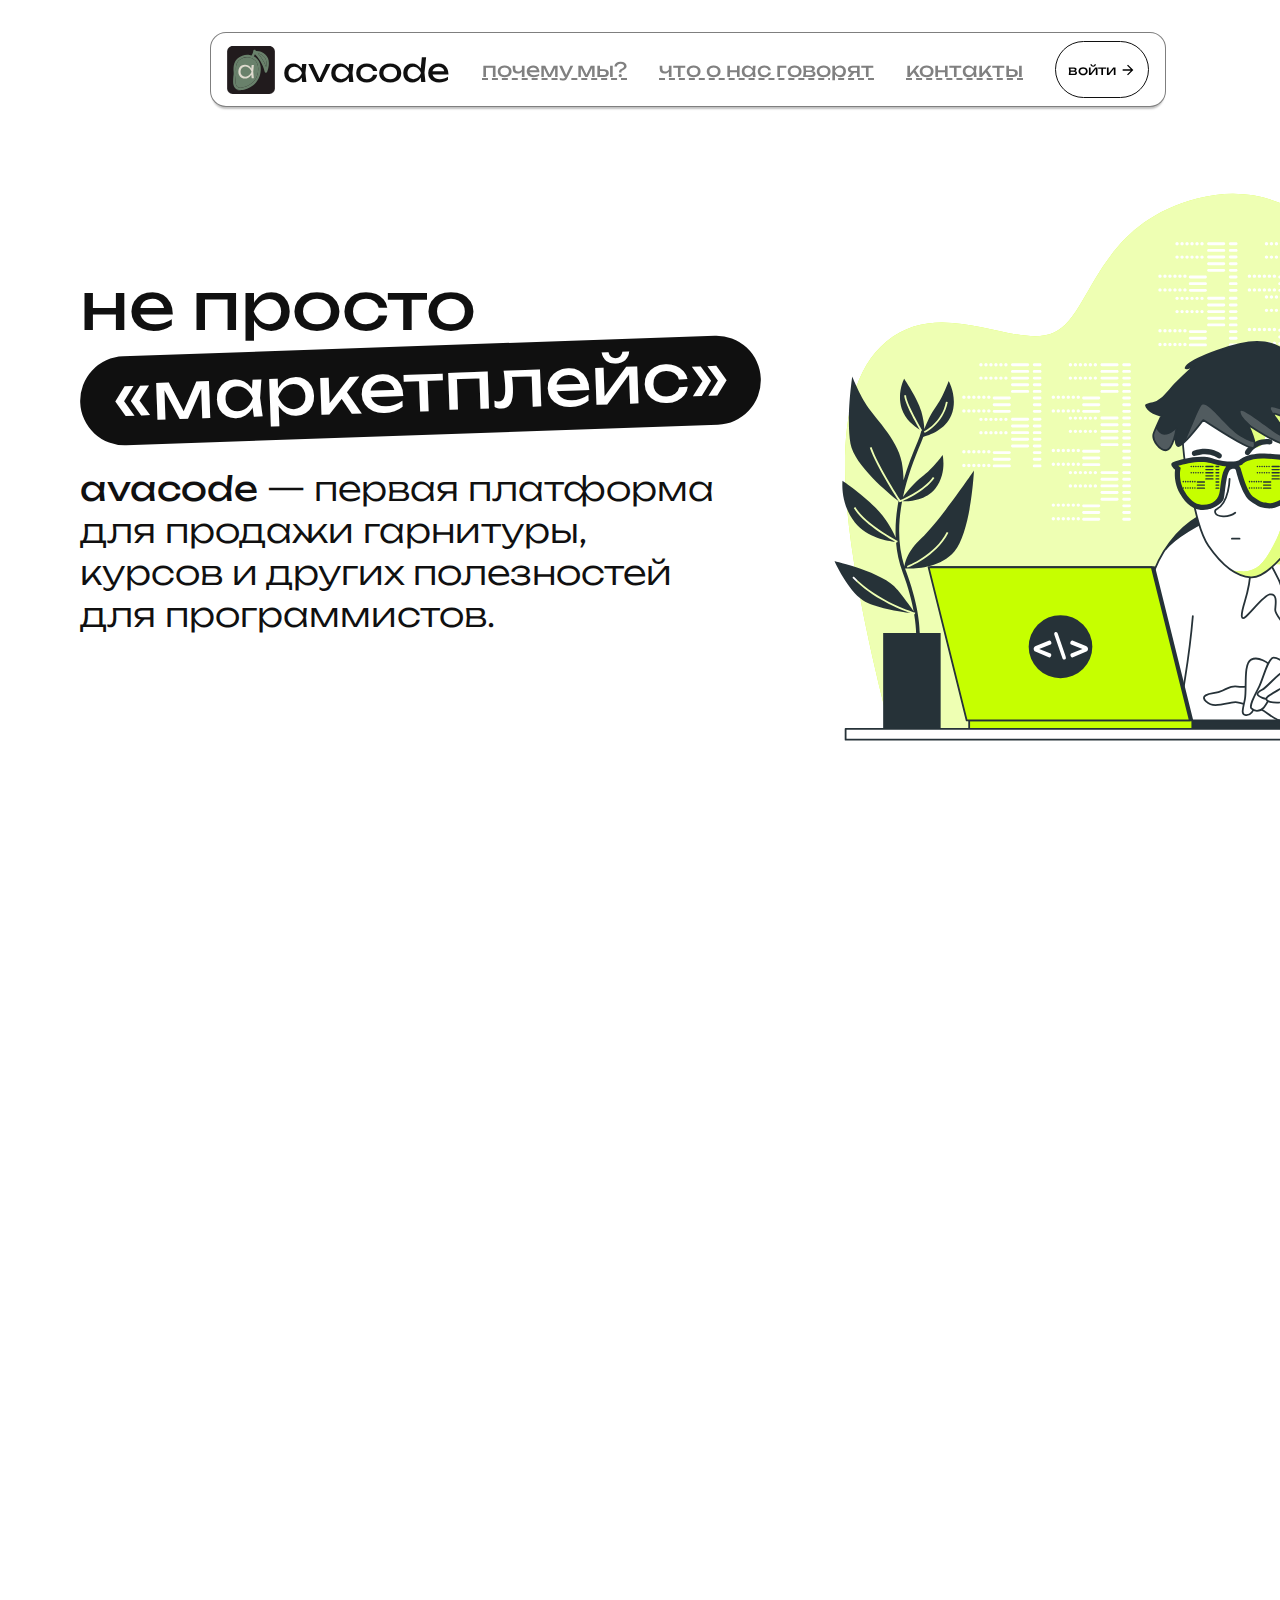
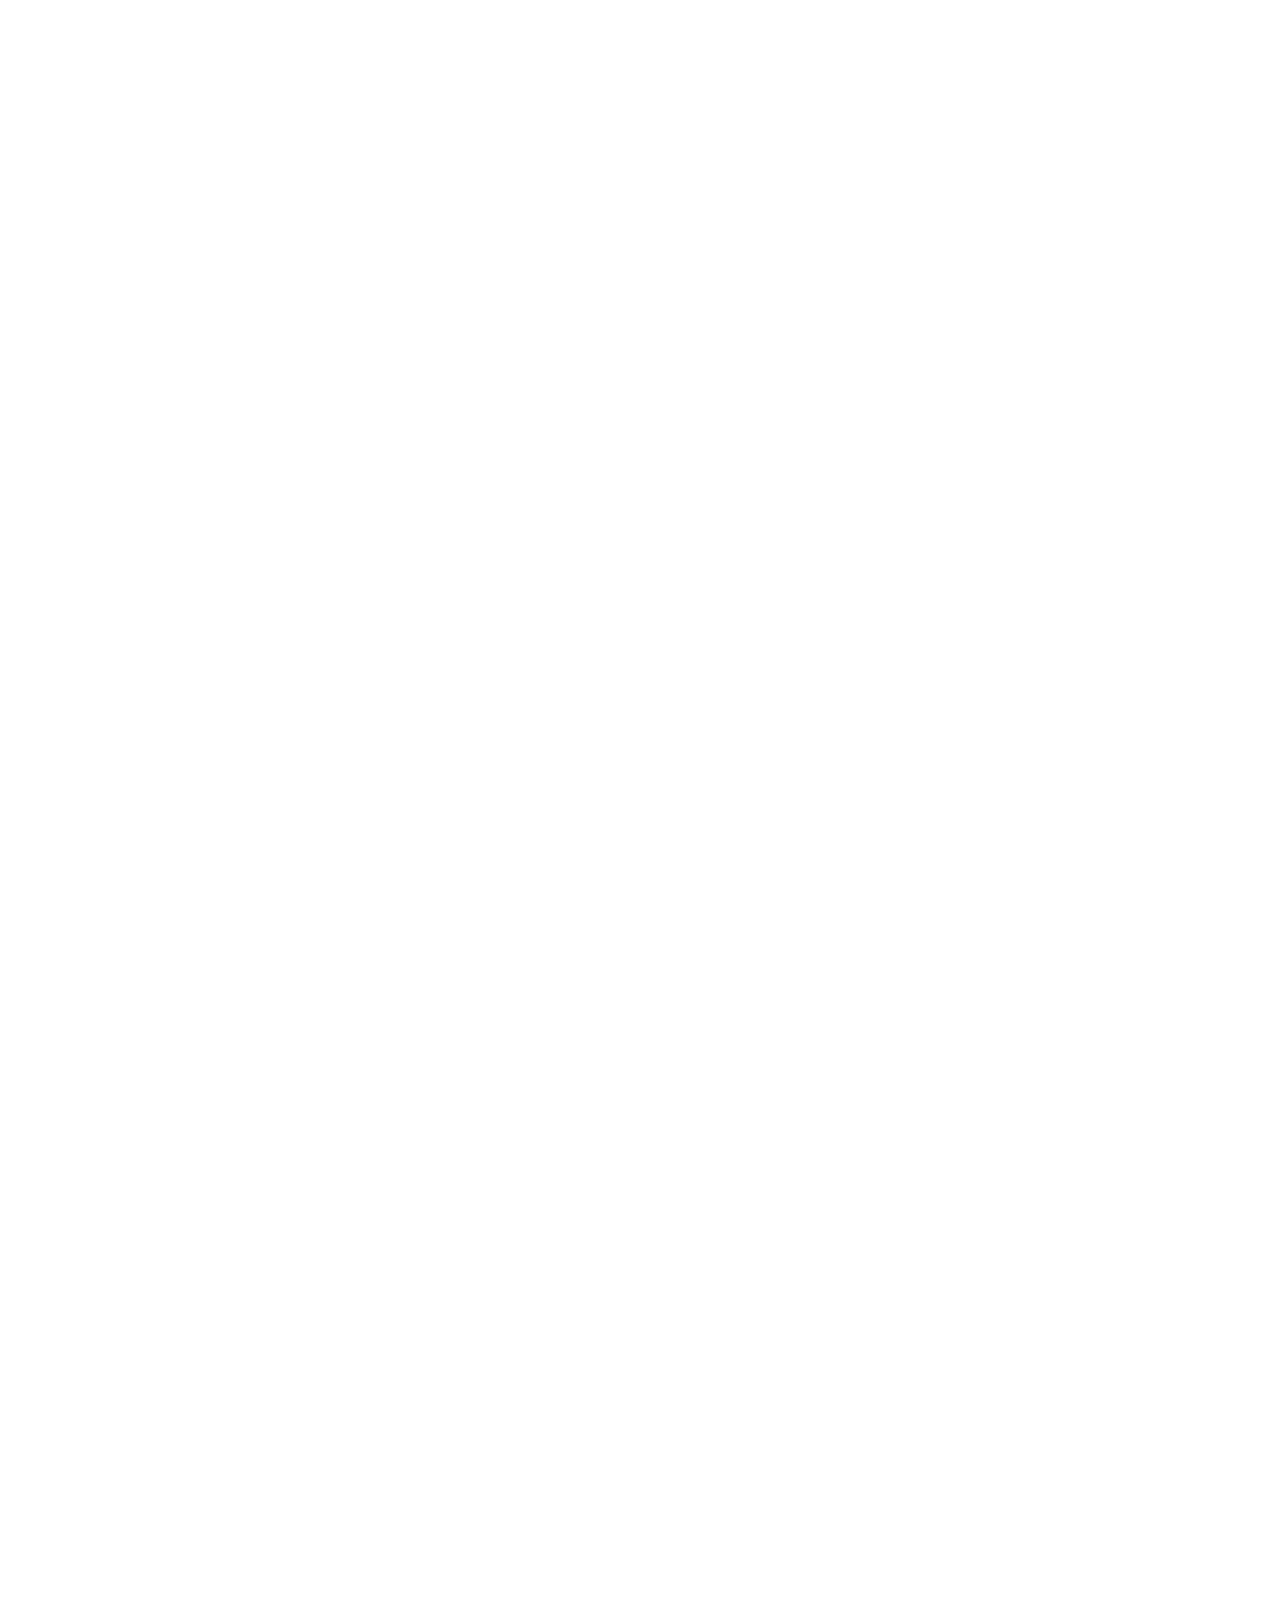
==== commit 939f03c7: "adaptive layout" ====
--- a/misc/internship/index.html
+++ b/misc/internship/index.html
@@ -1,7 +1,8 @@
 <!DOCTYPE html>
-<html>
+<html lang="ru">
 
 <head>
+    <meta name="viewport" content="width=device-width, initial-scale=1" />
     <link rel="preconnect" href="https://fonts.googleapis.com">
     <link rel="preconnect" href="https://fonts.gstatic.com" crossorigin>
     <link href="https://fonts.googleapis.com/css2?family=Unbounded:wght@200..900&display=swap" rel="stylesheet">
@@ -13,6 +14,7 @@
     <link rel="stylesheet" href="css/why-us.css">
     <link rel="stylesheet" href="css/reviews.css">
     <link rel="stylesheet" href="css/contact.css">
+    <link rel="stylesheet" href="css/hamburger-menu.css">
 
     <link rel="icon" href="img/logo.svg">
     <title>avacode</title>
@@ -29,6 +31,32 @@
             }
         }
     </style>
+
+    <script>
+        const toggleHamburgerMenu = () => {
+            document.getElementById("hamburger-container").classList.toggle("opened");
+        }
+
+        const registerHamburgerLinkEvents = () => {
+            const links = document.getElementById("hamburger-menu-overlay").getElementsByTagName("a");
+            for(const link of links) {
+                link.addEventListener("click", () => toggleHamburgerMenu());
+            }
+        }
+
+        if (document.readyState === "complete") {
+            document.getElementById("hamburger-toggle-button").addEventListener("click", toggleHamburgerMenu);
+            registerHamburgerLinkEvents();
+        }
+        else {
+            document.onreadystatechange = () => {
+                if (document.readyState === "complete") {
+                    document.getElementById("hamburger-toggle-button").addEventListener("click", toggleHamburgerMenu);
+                    registerHamburgerLinkEvents();
+                }
+            }
+        }
+    </script>
 </head>
 
 <body>
@@ -45,11 +73,49 @@
             <li><a href="#contact">контакты</a></li>
         </ul>
         <button onclick="alert('мяууу :3')">
-            в личный кабинет
+            войти
             <img src="img/arrow-forward.svg" width="16">
         </button>
     </nav>
 
+    <div id="hamburger-container" class="opened">
+        <div id="hamburger-menu">
+            <div>
+                <button id="hamburger-toggle-button">
+                    <div id="hamburger-icon" />
+                </button>
+                <div>
+                    <img width="32" src="img/logo.svg" />
+                    <p>avacode</p>
+                </div>
+            </div>
+
+            <button onclick="alert('мяууу :3')">
+                войти
+                <img src="img/arrow-forward.svg" width="18">
+            </button>
+        </div>
+
+        <nav id="hamburger-menu-overlay">
+            <div>
+                <img src="img/arrow-forward.svg"/>
+                <a href="#title">главная</a>
+            </div>
+            <div>
+                <img src="img/arrow-forward.svg"/>
+                <a href="#why-us">почему мы?</a>
+            </div>
+            <div>
+                <img src="img/arrow-forward.svg"/>
+                <a href="#reviews">что о нас говорят</a>
+            </div>
+            <div>
+                <img src="img/arrow-forward.svg"/>
+                <a href="#contact">контакты</a>
+            </div>
+        </nav>
+    </div>
+
     <div id="section-container">
         <div id="title">
             <div>
@@ -57,7 +123,7 @@
                 <p id="slogan-sub"><b>avacode</b> &mdash; первая платформа для продажи гарнитуры, курсов и других
                     полезностей для программистов.</p>
             </div>
-            <img src="img/serious.svg"/>
+            <img src="img/serious.svg" />
         </div>
 
         <div id="why-us">
--- a/misc/internship/css/misc.css
+++ b/misc/internship/css/misc.css
@@ -1,12 +1,14 @@
-html {
-    scroll-behavior: smooth;
-    overflow-x: hidden;
+body {
+    color: var(--dark);
 }
 
-body {
+html, body {
     margin: 0;
     padding: 0;
-    color: var(--dark);
+    width: 100%;
+    height: 100%;
+    overflow-x: hidden;
+    scroll-behavior: smooth;
 }
 
 #section-container {
--- a/misc/internship/css/navbar.css
+++ b/misc/internship/css/navbar.css
@@ -81,4 +81,10 @@
             }
         }
     }
+}
+
+@media screen and (max-width: 768px) {
+    #navbar {
+        display: none;
+    }
 }--- a/misc/internship/css/title.css
+++ b/misc/internship/css/title.css
@@ -13,7 +13,7 @@
         gap: 2rem;
 
         #slogan {
-            font-size: 5rem;
+            font-size: 7.25vmin;
 
             span {
                 display: flex;
@@ -34,7 +34,7 @@
 
         #slogan-sub {
             font-weight: 300;
-            font-size: 2.5rem;
+            font-size: 3.75vmin;
             max-width: 50vw;
         }
     }
@@ -44,4 +44,32 @@
         height: 100%;
         transform: scaleX(-1)
     }
-}+}
+
+@media screen and (max-width: 768px) {
+    #title {
+        height: unset;
+        flex-direction: column;
+        padding: 0;
+        padding-top: 5rem;
+
+        div {
+            padding-left: 3rem;
+            padding-right: 3rem;
+
+            #slogan {
+                font-size: 7vmin;
+            }
+
+            #slogan-sub {
+                font-weight: 300;
+                font-size: 5vmin;
+                max-width: max-content;
+            }
+        }
+
+        img {
+            margin-top: -2rem;
+        }
+    }
+}
--- a/misc/internship/css/why-us.css
+++ b/misc/internship/css/why-us.css
@@ -1,20 +1,20 @@
 #why-us {
     height: 100dvh;
-    background-color: var(--dark);  
+    background-color: var(--dark);
     display: flex;
     flex-direction: column;
-    align-items: center; 
+    align-items: center;
     padding-top: 2rem;
     gap: 2rem;
 
-    > p {
-        font-size: 3rem;
+    >p {
+        font-size: 5vmin;
         font-weight: 500;
         text-decoration: wavy underline var(--light) 2px;
         color: var(--light);
     }
 
-    > div {
+    >div {
         padding: 1rem;
         margin: 1rem;
         display: grid;
@@ -32,7 +32,7 @@
             gap: 1rem;
             padding: 2rem;
             align-items: center;
-        
+
             transition-property: all;
             transition-timing-function: cubic-bezier(0.4, 0, 0.2, 1);
             transition-duration: 150ms;
@@ -46,15 +46,50 @@
             }
 
             color: var(--light);
-            
-            p:first-of-type { 
-                font-size: 2rem;
+
+            p:first-of-type {
+                font-size: 3.25vmin;
             }
 
             p:last-of-type {
-                font-size: 1.5rem;
+                font-size: 2.5vmin;
                 font-weight: 300;
             }
         }
     }
+}
+
+@media screen and (max-width: 768px) {
+    #why-us {
+        height: unset;
+        gap: 1rem;
+        padding-bottom: 2rem;
+
+        >p {
+            font-size: 7vmin;
+        }
+
+        >div {
+            grid-template-columns: 1fr;
+            margin: 0;
+            width: 90%;
+
+            div {
+                p:first-of-type {
+                    font-size: 5vmin;
+                    text-align: center;
+                }
+
+                p:last-of-type {
+                    font-size: 4vmin;
+                    font-weight: 300;
+                    hyphens: auto;
+                }
+
+                img {
+                    width: 25%;
+                }
+            }
+        }
+    }
 }--- a/misc/internship/css/reviews.css
+++ b/misc/internship/css/reviews.css
@@ -1,5 +1,5 @@
 #reviews {
-    height: 100dvh;
+    min-height: 100dvh;
     background-color: var(--light);
     display: flex;
     flex-direction: column;
@@ -9,7 +9,7 @@
     gap: 2rem;
 
     > p {
-        font-size: 3rem;
+        font-size: 5vmin;
         font-weight: 500;
         text-decoration: wavy underline var(--dark) 2px;
         color: var(--dark);
@@ -44,7 +44,7 @@
         flex-wrap: wrap;
         align-items: center;
         gap: 2rem;
-        max-width: 60vw;
+        max-width: 75vw;
 
         .card:where(:nth-child(1), :nth-child(4)) {
             transform: rotate(-2deg)
@@ -62,7 +62,7 @@
     #reviews-sub {
         margin: 0;
         flex-grow: 1;
-        font-size: 2rem;
+        font-size: 4vmin;
         text-align: center;
         display: flex;
         align-items: center;
@@ -122,4 +122,49 @@
             font-weight: 300;
         }   
     }
+}
+
+@media screen and (max-width: 768px) {
+    #reviews {
+        height: unset;
+        gap: 0rem;
+
+        > p {
+            font-size: 7vmin;
+        }
+
+        #news-container, #personal-reviews-container {
+            flex-direction: column;
+            gap: 1rem;
+
+            .card {
+                transform: rotate(0) !important;
+            }
+        }
+
+        #news-container {
+            margin-top: 2rem;
+        }
+
+        #personal-reviews-container {
+            max-width: unset;
+        }
+
+        #reviews-sub {
+            padding-top: 2rem;
+            padding-left: 1rem;
+            font-size: 4vmin;
+            padding-right: 1rem;
+        }
+    }
+    
+    .card {
+        max-width: 70vw;
+        div:nth-of-type(2) {    
+            p {
+                font-size: 3.25vmin;                
+                hyphens: auto;
+            }
+        }
+    }
 }--- a/misc/internship/css/contact.css
+++ b/misc/internship/css/contact.css
@@ -7,7 +7,6 @@
     display: flex;
     flex-direction: row;
     justify-content: space-between;
-    max-height: 50vh;
 
     > div {
         margin-left: 5rem;
@@ -54,4 +53,58 @@
             }
         }
     }
+}
+
+@media screen and (max-width: 768px) {
+    #contact {
+        > div {
+            width: 100%;
+            margin-left: 0;
+            justify-content: center;
+            align-items: center;
+            gap: 1rem;
+
+            #memo-container {
+                display: flex;
+                flex-direction: column;
+                align-items: center;
+    
+                p:first-of-type {
+                    font-size: 10vmin;
+                }   
+    
+                p:last-of-type {
+                    font-size: 4.5vmin;
+                }
+            }
+
+            #contact-list-container {
+                display: flex;
+                flex-direction: column;
+                
+                > div {
+                    display: inline-flex;
+                    flex-direction: row;
+                    align-items: center;
+                    gap: 1rem;
+                }
+
+                img {
+                    width: 48px;
+                }
+    
+                a {
+                    color: var(--light);
+                    font-size: 6vmin;
+                }
+    
+                a#credit {
+                    text-decoration: var(--light) 2px dotted underline;
+                    font-size: 4vmin;
+                    font-weight: 300;
+                    align-self: center;
+                }
+            }
+        }
+    }
 }--- a/misc/internship/css/hamburger-menu.css
+++ b/misc/internship/css/hamburger-menu.css
@@ -0,0 +1,138 @@
+#hamburger-container {
+    display: none;
+    pointer-events: none;
+}
+
+@media screen and (max-width: 768px) {
+    #hamburger-container {
+        display: block;
+        pointer-events: all;
+
+        #hamburger-menu {
+            position: fixed;
+            top: 0;
+            left: 0;
+
+            padding-left: 1rem;
+            padding-right: 1rem;
+            padding-top: 0.75rem;
+            padding-bottom: 0.75rem;
+
+            width: calc(100dvw - 2rem);
+            display: flex;
+            flex-direction: row;
+            justify-content: space-between;
+
+            box-shadow: 0 4px 2px -2px rgba(0, 0, 0, 0.25);
+            border: rgba(0, 0, 0, 0.5) 1px solid;
+            border-bottom-left-radius: 16px;
+            border-bottom-right-radius: 16px;
+            background-color: var(--light);
+            z-index: 10;
+
+            >div {
+                display: flex;
+                flex-direction: row;
+                gap: 1rem;
+
+                button {
+                    background: transparent;
+                    border: none;
+                    padding: 0;
+
+                    >div {
+                        width: 32px;
+                        height: 32px;
+                        background: url(../img/burger.svg);
+                        background-size: 100% 100%;
+                    }
+                }
+
+                >div {
+                    display: flex;
+                    flex-direction: row;
+                    align-items: center;
+                    gap: 0.5rem;
+                    font-size: 5vmin;
+                }
+            }
+
+            >button {
+                background: transparent;
+                border: 1px solid var(--dark);
+                border-radius: 9999px;
+                padding-left: 0.5rem;
+                padding-right: 0.5rem;
+            
+                font-family: "Unbounded";
+                font-size: 3.5vmin;
+                cursor: pointer;
+            
+                display: flex;
+                justify-content: center;
+                align-items: center;
+                gap: 0.25rem;
+        
+                &:hover {
+                    color: var(--light);
+                    background-color: var(--dark);
+        
+                    img {
+                        filter: invert()
+                    }
+                }
+            }
+        }
+
+        #hamburger-menu-overlay {
+            margin: 0;
+            width: 100dvw;
+            height: 100dvh;
+            background-color: var(--light);
+            position: fixed;
+            top: 0;
+            left: 0;
+            z-index: 9;
+
+            display: flex;
+            flex-direction: column;
+            gap: 1rem;
+
+            transform: translateX(-100%);
+            transition-property: all;
+            transition-timing-function: cubic-bezier(0.4, 0, 0.2, 1);
+            transition-duration: 500ms;
+
+            padding-top: 7rem;
+            padding-bottom: 7rem;
+            padding-left: 3rem;
+            padding-right: 3rem;
+
+            >div {
+                display: flex;
+                flex-direction: row;
+                gap: 2rem;
+
+                a {
+                    text-decoration: 1px underline dotted var(--dark);
+                    font-size: 5.5vmin;
+                }
+            }
+        }
+
+        &[class="opened"] {
+            #hamburger-menu {
+                button {
+                    >div {
+                        background: url(../img/close.svg);
+                        background-size: 100% 100%;
+                    }
+                }
+            }
+
+            #hamburger-menu-overlay {
+                transform: translateX(0);
+            }
+        }
+    }
+}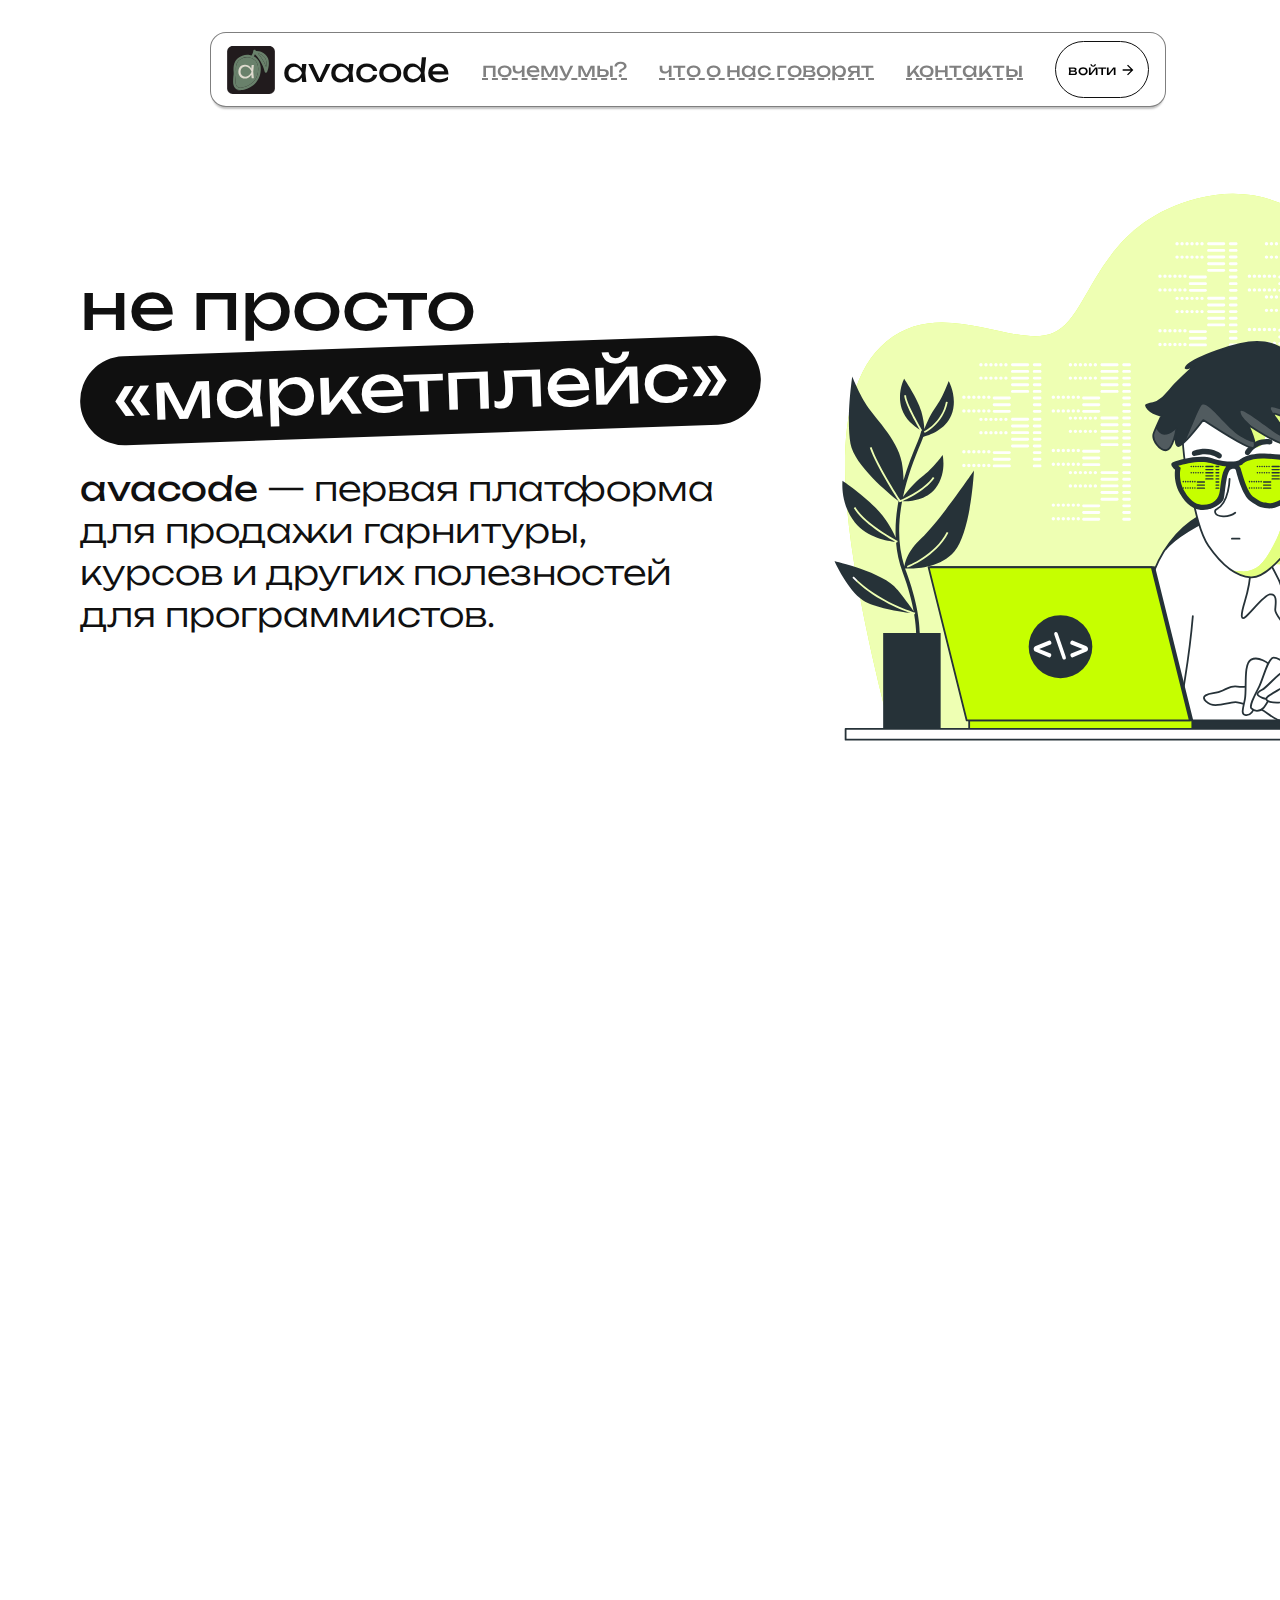
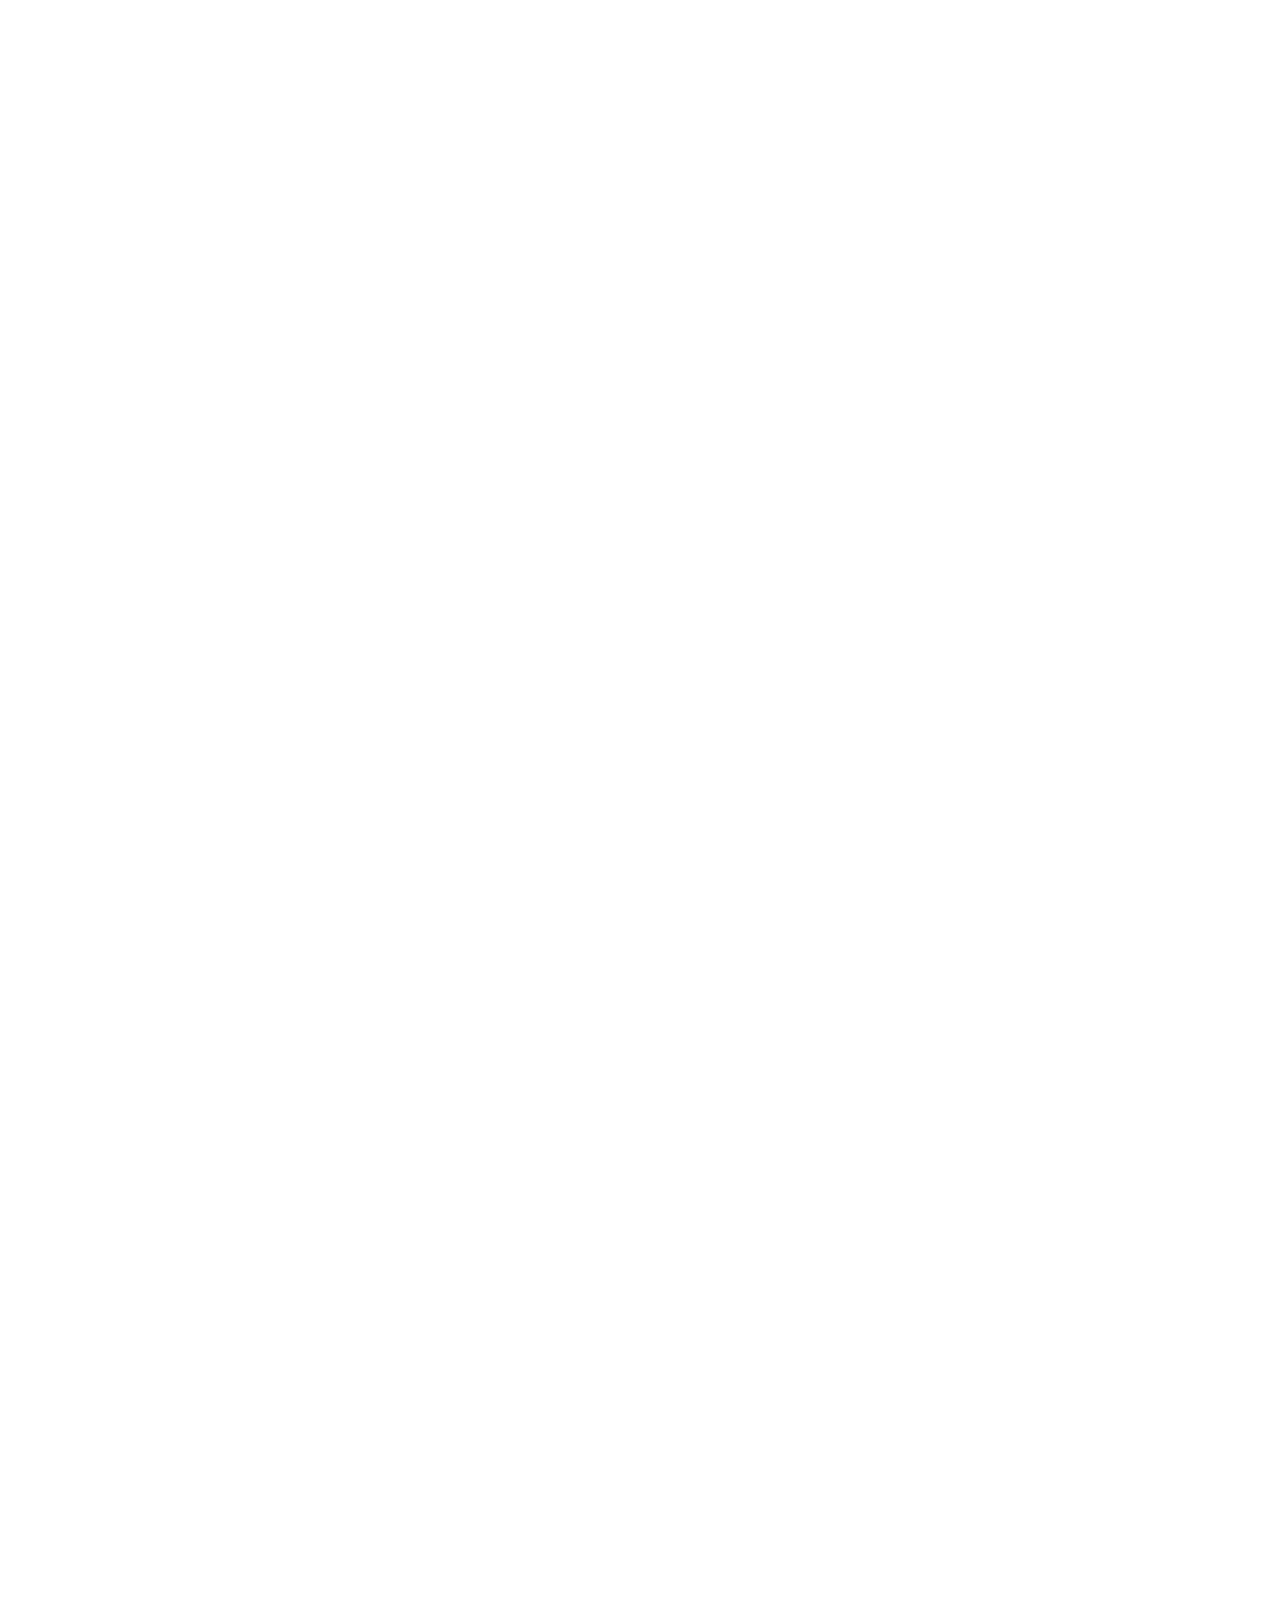
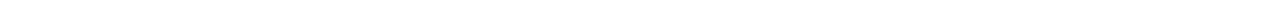
==== commit 30ef5af7: "add a basic form" ====
--- a/misc/internship/index.html
+++ b/misc/internship/index.html
@@ -39,7 +39,7 @@
 
         const registerHamburgerLinkEvents = () => {
             const links = document.getElementById("hamburger-menu-overlay").getElementsByTagName("a");
-            for(const link of links) {
+            for (const link of links) {
                 link.addEventListener("click", () => toggleHamburgerMenu());
             }
         }
@@ -72,13 +72,13 @@
             <li><a href="#reviews">что о нас говорят</a></li>
             <li><a href="#contact">контакты</a></li>
         </ul>
-        <button onclick="alert('мяууу :3')">
+        <button onclick="alert('бюджета моих нервных клеток не хватило на форму входа в личный кабинет. приносим мои извинения!')">
             войти
             <img src="img/arrow-forward.svg" width="16">
         </button>
     </nav>
 
-    <div id="hamburger-container" class="opened">
+    <div id="hamburger-container">
         <div id="hamburger-menu">
             <div>
                 <button id="hamburger-toggle-button">
@@ -98,19 +98,19 @@
 
         <nav id="hamburger-menu-overlay">
             <div>
-                <img src="img/arrow-forward.svg"/>
+                <img src="img/arrow-forward.svg" />
                 <a href="#title">главная</a>
             </div>
             <div>
-                <img src="img/arrow-forward.svg"/>
+                <img src="img/arrow-forward.svg" />
                 <a href="#why-us">почему мы?</a>
             </div>
             <div>
-                <img src="img/arrow-forward.svg"/>
+                <img src="img/arrow-forward.svg" />
                 <a href="#reviews">что о нас говорят</a>
             </div>
             <div>
-                <img src="img/arrow-forward.svg"/>
+                <img src="img/arrow-forward.svg" />
                 <a href="#contact">контакты</a>
             </div>
         </nav>
@@ -279,6 +279,25 @@
                     </a>
                 </div>
             </div>
+
+            <div id="contact-form-container">
+                <p>есть вопрос? задайте его!</p>
+                <form>
+                    <p>
+                        <label for="cf-name">имя:</label>
+                        <input required placeholder="Иван Иванов" type="text" id="cf-name" name="username"/>
+                    </p>
+                    <p>
+                        <label for="cf-mail">ваша почта:</label>
+                        <input required placeholder="ivanivanov@mail.ru" type="email" id="cf-mail" name="email"/>
+                    </p>
+                    <p>
+                        <label for="cf-message">сообщение:</label>
+                        <textarea required placeholder="кто такие формы пишет?! стыдобище!" id="cf-message" name="message"></textarea>
+                    </p>
+                    <button type="submit">отправить</button>
+                </form>
+            </div>
         </div>
     </div>
 </body>
--- a/misc/internship/css/reviews.css
+++ b/misc/internship/css/reviews.css
@@ -160,11 +160,18 @@
     
     .card {
         max-width: 70vw;
+
         div:nth-of-type(2) {    
             p {
                 font-size: 3.25vmin;                
                 hyphens: auto;
             }
         }
+
+        div:nth-of-type(3) {
+            p {
+                font-size: 3vmin;
+            }   
+        }
     }
 }--- a/misc/internship/css/contact.css
+++ b/misc/internship/css/contact.css
@@ -8,7 +8,7 @@
     flex-direction: row;
     justify-content: space-between;
 
-    > div {
+    #contact-info-container {
         margin-left: 5rem;
         display: flex;
         flex-direction: column;
@@ -21,12 +21,12 @@
             }
 
             p:first-of-type {
-                font-size: 3rem;
+                font-size: 5vmin;
                 font-weight: 600;
-            }   
+            }
 
             p:last-of-type {
-                font-size: 1.5rem;
+                font-size: 2.5vmin;
             }
         }
 
@@ -34,7 +34,7 @@
             display: flex;
             flex-direction: column;
 
-            > div {
+            >div {
                 display: inline-flex;
                 flex-direction: row;
                 align-items: center;
@@ -43,13 +43,94 @@
 
             a {
                 color: var(--light);
-                font-size: 2rem;
+                font-size: 3.5vmin;
             }
 
             a#credit {
                 text-decoration: var(--light) 2px dotted underline;
-                font-size: 1.25rem;
+                font-size: 2vmin;
                 font-weight: 300;
+            }
+        }
+    }
+
+    #contact-form-container {
+        margin-right: 5rem;
+        width: 40%;
+        height: 40vh;
+        display: flex;
+        flex-direction: column;
+        align-items: end;
+        gap: 1rem;
+
+        p {
+            color: var(--light);
+            font-size: 2.5vmin;
+        }
+
+        form {
+            width: 100%;
+            height: 100%;
+            border-radius: 16px;
+            border: 1px var(--light) solid;
+            padding: 1rem;
+
+            display: flex;
+            flex-direction: column;
+            gap: 1rem;
+
+            p {
+                font-size: 2vmin;
+                display: flex;
+                flex-direction: row;
+                gap: 1rem;
+            }
+
+            input,
+            textarea {
+                background-color: var(--dark);
+                border: 1px solid var(--light);
+                border-radius: 9999px;
+                padding: 0.5rem;
+                color: var(--light);
+                font-family: "Unbounded";
+                font-weight: 300;
+                flex-grow: 1;
+            }
+
+            textarea {
+                border-radius: 16px;
+            }
+
+            input:invalid, textarea:invalid {
+                border: 1px solid brown;
+            }
+
+            p:last-of-type {
+                flex-grow: 1;
+            }
+
+            > button {
+                background: transparent;
+                border: 1px solid var(--light);
+                border-radius: 9999px;
+                padding: 1rem;
+
+                align-self: flex-end;
+                color: var(--light);
+
+                font-family: "Unbounded";
+                cursor: pointer;
+
+                display: flex;
+                justify-content: center;
+                align-items: center;
+                gap: 0.25rem;
+
+                &:hover {
+                    color: var(--dark);
+                    background-color: var(--light);
+                }
             }
         }
     }
@@ -57,22 +138,26 @@
 
 @media screen and (max-width: 768px) {
     #contact {
-        > div {
+        height: unset;
+        flex-direction: column;
+        align-items: center;
+
+        #contact-info-container {
             width: 100%;
             margin-left: 0;
             justify-content: center;
             align-items: center;
-            gap: 1rem;
+            gap: 2rem;
 
             #memo-container {
                 display: flex;
                 flex-direction: column;
                 align-items: center;
-    
+
                 p:first-of-type {
                     font-size: 10vmin;
-                }   
-    
+                }
+
                 p:last-of-type {
                     font-size: 4.5vmin;
                 }
@@ -81,8 +166,8 @@
             #contact-list-container {
                 display: flex;
                 flex-direction: column;
-                
-                > div {
+
+                >div {
                     display: inline-flex;
                     flex-direction: row;
                     align-items: center;
@@ -92,12 +177,12 @@
                 img {
                     width: 48px;
                 }
-    
+
                 a {
                     color: var(--light);
                     font-size: 6vmin;
                 }
-    
+
                 a#credit {
                     text-decoration: var(--light) 2px dotted underline;
                     font-size: 4vmin;
@@ -106,5 +191,26 @@
                 }
             }
         }
+
+        #contact-form-container {
+            margin-top: 2rem;
+            margin-right: 0;
+            width: 85%;
+            height: unset;
+            align-items: center;
+
+            p {
+                font-size: 4.5vmin;
+            }
+
+            form {
+                p {
+                    font-size: 4vmin;
+                    display: flex;
+                    flex-direction: column;
+                }
+            }
+
+        }
     }
 }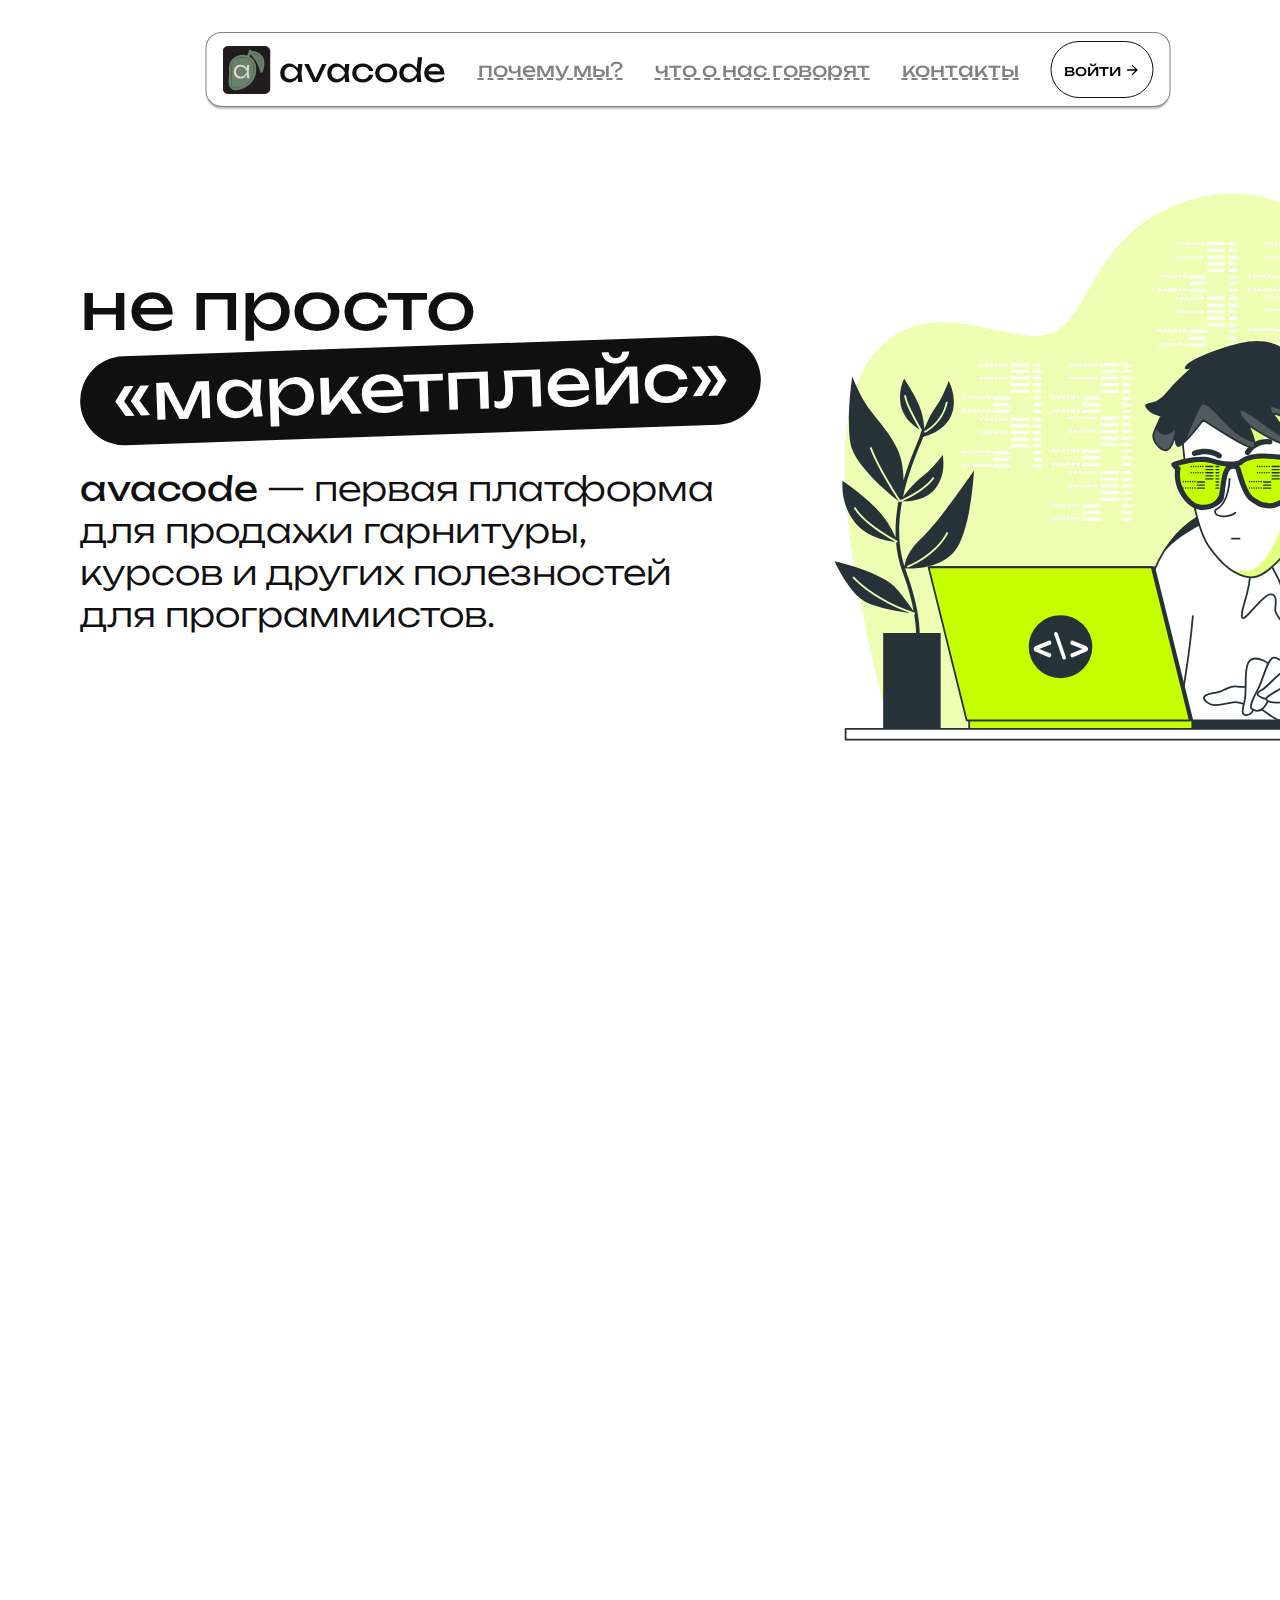
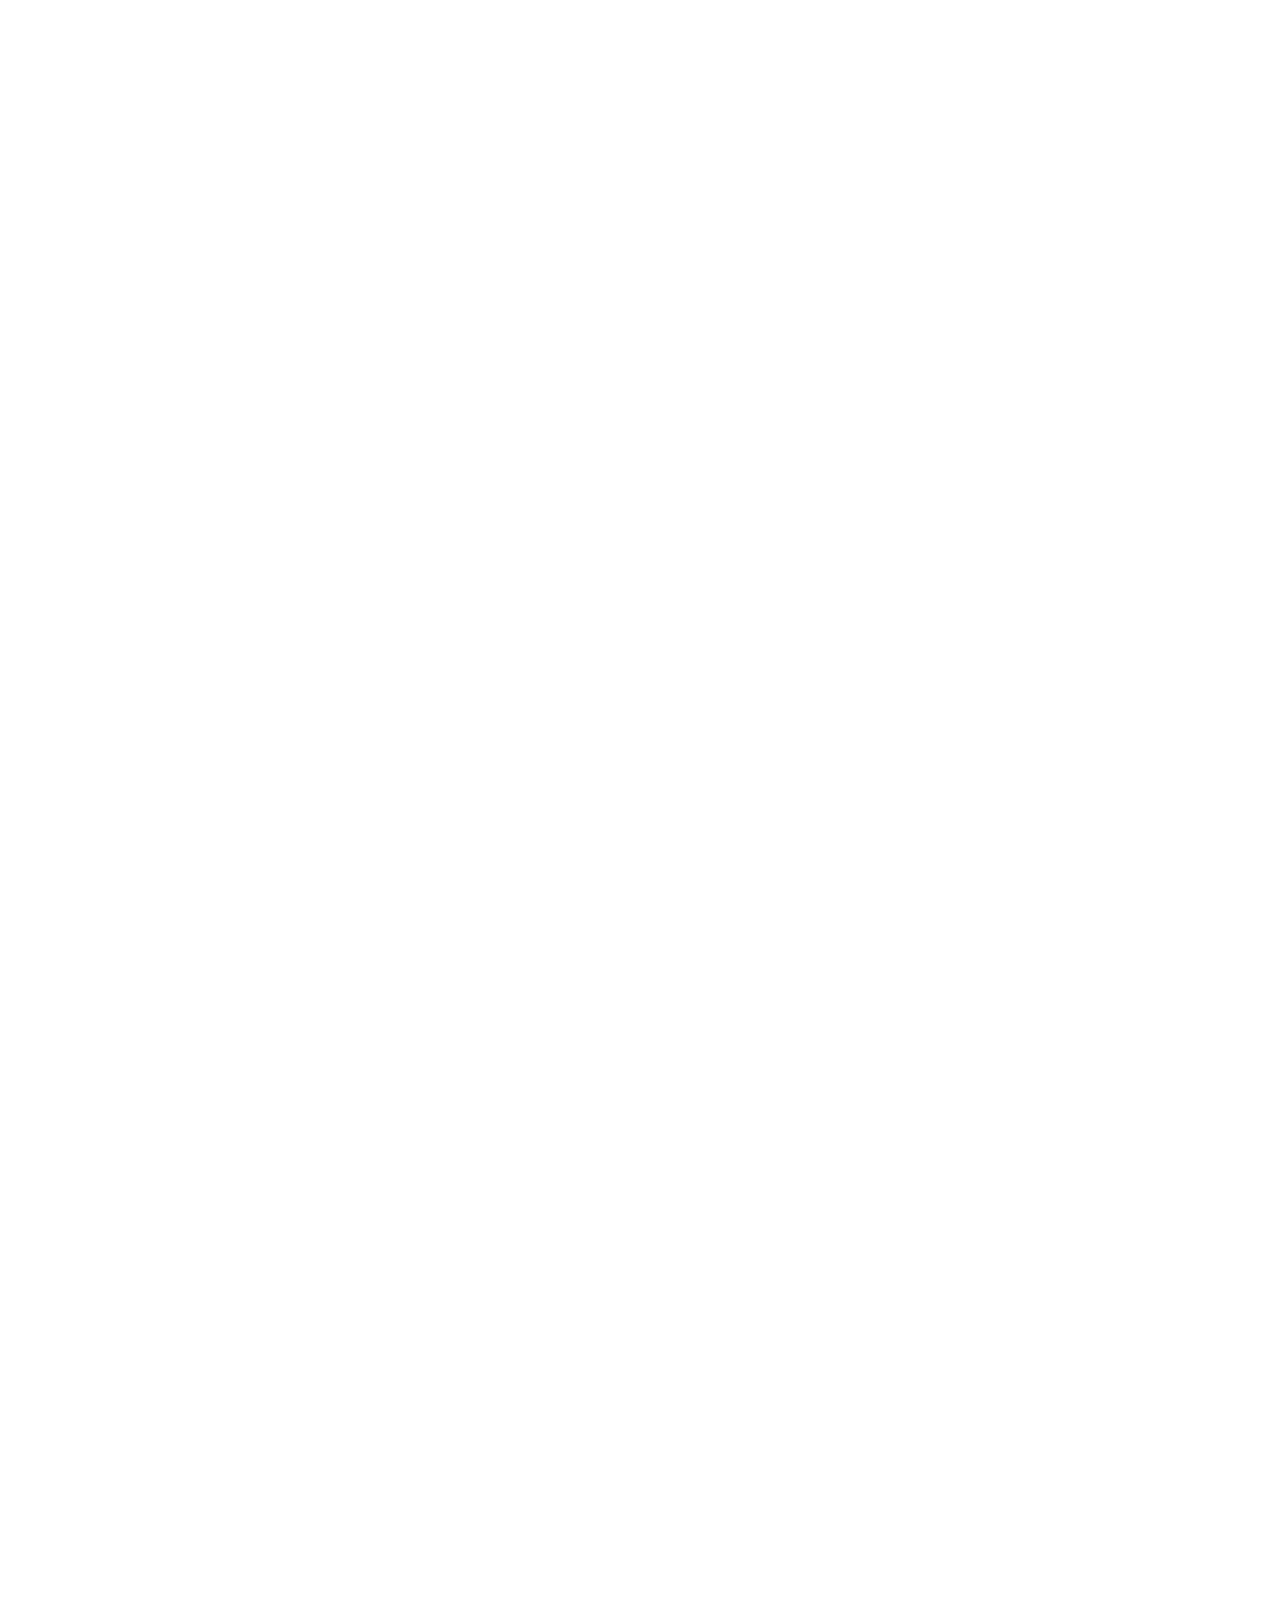
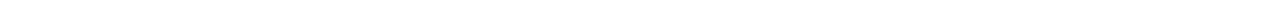
==== commit 40672b60: "cleanup" ====
--- a/misc/internship/index.html
+++ b/misc/internship/index.html
@@ -32,7 +32,7 @@
         }
     </style>
 
-    <script>
+    <script defer>
         const toggleHamburgerMenu = () => {
             document.getElementById("hamburger-container").classList.toggle("opened");
         }
@@ -44,18 +44,10 @@
             }
         }
 
-        if (document.readyState === "complete") {
+        document.addEventListener("DOMContentLoaded", () => {
             document.getElementById("hamburger-toggle-button").addEventListener("click", toggleHamburgerMenu);
             registerHamburgerLinkEvents();
-        }
-        else {
-            document.onreadystatechange = () => {
-                if (document.readyState === "complete") {
-                    document.getElementById("hamburger-toggle-button").addEventListener("click", toggleHamburgerMenu);
-                    registerHamburgerLinkEvents();
-                }
-            }
-        }
+        });
     </script>
 </head>
 
@@ -72,7 +64,7 @@
             <li><a href="#reviews">что о нас говорят</a></li>
             <li><a href="#contact">контакты</a></li>
         </ul>
-        <button onclick="alert('бюджета моих нервных клеток не хватило на форму входа в личный кабинет. приносим мои извинения!')">
+        <button class="common-button" onclick="alert('бюджета моих нервных клеток не хватило на форму входа в личный кабинет. приносим мои извинения!')">
             войти
             <img src="img/arrow-forward.svg" width="16">
         </button>
@@ -90,7 +82,7 @@
                 </div>
             </div>
 
-            <button onclick="alert('мяууу :3')">
+            <button class="common-button" onclick="alert('бюджета моих нервных клеток не хватило на форму входа в личный кабинет. приносим мои извинения!')">
                 войти
                 <img src="img/arrow-forward.svg" width="18">
             </button>
@@ -283,19 +275,19 @@
             <div id="contact-form-container">
                 <p>есть вопрос? задайте его!</p>
                 <form>
-                    <p>
+                    <div>
                         <label for="cf-name">имя:</label>
                         <input required placeholder="Иван Иванов" type="text" id="cf-name" name="username"/>
-                    </p>
-                    <p>
+                    </div>
+                    <div>
                         <label for="cf-mail">ваша почта:</label>
                         <input required placeholder="ivanivanov@mail.ru" type="email" id="cf-mail" name="email"/>
-                    </p>
-                    <p>
+                    </div>
+                    <div>
                         <label for="cf-message">сообщение:</label>
                         <textarea required placeholder="кто такие формы пишет?! стыдобище!" id="cf-message" name="message"></textarea>
-                    </p>
-                    <button type="submit">отправить</button>
+                    </div>
+                    <button class="common-button" type="submit">отправить</button>
                 </form>
             </div>
         </div>
--- a/misc/internship/css/misc.css
+++ b/misc/internship/css/misc.css
@@ -2,7 +2,8 @@
     color: var(--dark);
 }
 
-html, body {
+html,
+body {
     margin: 0;
     padding: 0;
     width: 100%;
@@ -20,6 +21,44 @@
     color: inherit;
 }
 
-p, h1 {
+p,
+h1 {
     margin: 0;
+}
+
+.common-button {
+    background: transparent;
+    border: 1px solid var(--dark);
+    border-radius: 9999px;
+    padding-left: 0.75rem;
+    padding-right: 0.75rem;
+
+    font-family: "Unbounded";
+    font-size: 1.75vmin;
+    /* font-size: 3.5vmin; */
+    cursor: pointer;
+
+    display: flex;
+    justify-content: center;
+    align-items: center;
+    gap: 0.25rem;
+
+    transition-property: all;
+    transition-timing-function: cubic-bezier(0.4, 0, 0.2, 1);
+    transition-duration: 150ms;
+
+    &:hover {
+        color: var(--light);
+        background-color: var(--dark);
+
+        img {
+            filter: invert()
+        }
+    }
+}
+
+@media screen and (max-width: 768px) {
+    .common-button {
+        font-size: 3vmin;
+    }
 }--- a/misc/internship/css/navbar.css
+++ b/misc/internship/css/navbar.css
@@ -56,31 +56,6 @@
             }
         }
     }
-
-    > button {
-        background: transparent;
-        border: 1px solid var(--dark);
-        border-radius: 9999px;
-        padding-left: 0.75rem;
-        padding-right: 0.75rem;
-    
-        font-family: "Unbounded";
-        cursor: pointer;
-    
-        display: flex;
-        justify-content: center;
-        align-items: center;
-        gap: 0.25rem;
-
-        &:hover {
-            color: var(--light);
-            background-color: var(--dark);
-
-            img {
-                filter: invert()
-            }
-        }
-    }
 }
 
 @media screen and (max-width: 768px) {
--- a/misc/internship/css/contact.css
+++ b/misc/internship/css/contact.css
@@ -79,11 +79,12 @@
             flex-direction: column;
             gap: 1rem;
 
-            p {
+            div {
                 font-size: 2vmin;
                 display: flex;
                 flex-direction: row;
                 gap: 1rem;
+                color: var(--light);
             }
 
             input,
@@ -96,6 +97,7 @@
                 font-family: "Unbounded";
                 font-weight: 300;
                 flex-grow: 1;
+                width: 100%;
             }
 
             textarea {
@@ -106,31 +108,24 @@
                 border: 1px solid brown;
             }
 
-            p:last-of-type {
+            div:last-of-type {
                 flex-grow: 1;
             }
 
-            > button {
-                background: transparent;
+            .common-button {
+                align-self: flex-end;
+                color: var(--light);
                 border: 1px solid var(--light);
-                border-radius: 9999px;
-                padding: 1rem;
-
-                align-self: flex-end;
-                color: var(--light);
-
-                font-family: "Unbounded";
-                cursor: pointer;
-
-                display: flex;
-                justify-content: center;
-                align-items: center;
-                gap: 0.25rem;
+                padding: 0.75rem;
 
                 &:hover {
                     color: var(--dark);
                     background-color: var(--light);
                 }
+            }
+
+            label {
+                text-wrap: nowrap;
             }
         }
     }
@@ -204,7 +199,7 @@
             }
 
             form {
-                p {
+                div {
                     font-size: 4vmin;
                     display: flex;
                     flex-direction: column;
--- a/misc/internship/css/hamburger-menu.css
+++ b/misc/internship/css/hamburger-menu.css
@@ -56,32 +56,6 @@
                     font-size: 5vmin;
                 }
             }
-
-            >button {
-                background: transparent;
-                border: 1px solid var(--dark);
-                border-radius: 9999px;
-                padding-left: 0.5rem;
-                padding-right: 0.5rem;
-            
-                font-family: "Unbounded";
-                font-size: 3.5vmin;
-                cursor: pointer;
-            
-                display: flex;
-                justify-content: center;
-                align-items: center;
-                gap: 0.25rem;
-        
-                &:hover {
-                    color: var(--light);
-                    background-color: var(--dark);
-        
-                    img {
-                        filter: invert()
-                    }
-                }
-            }
         }
 
         #hamburger-menu-overlay {
